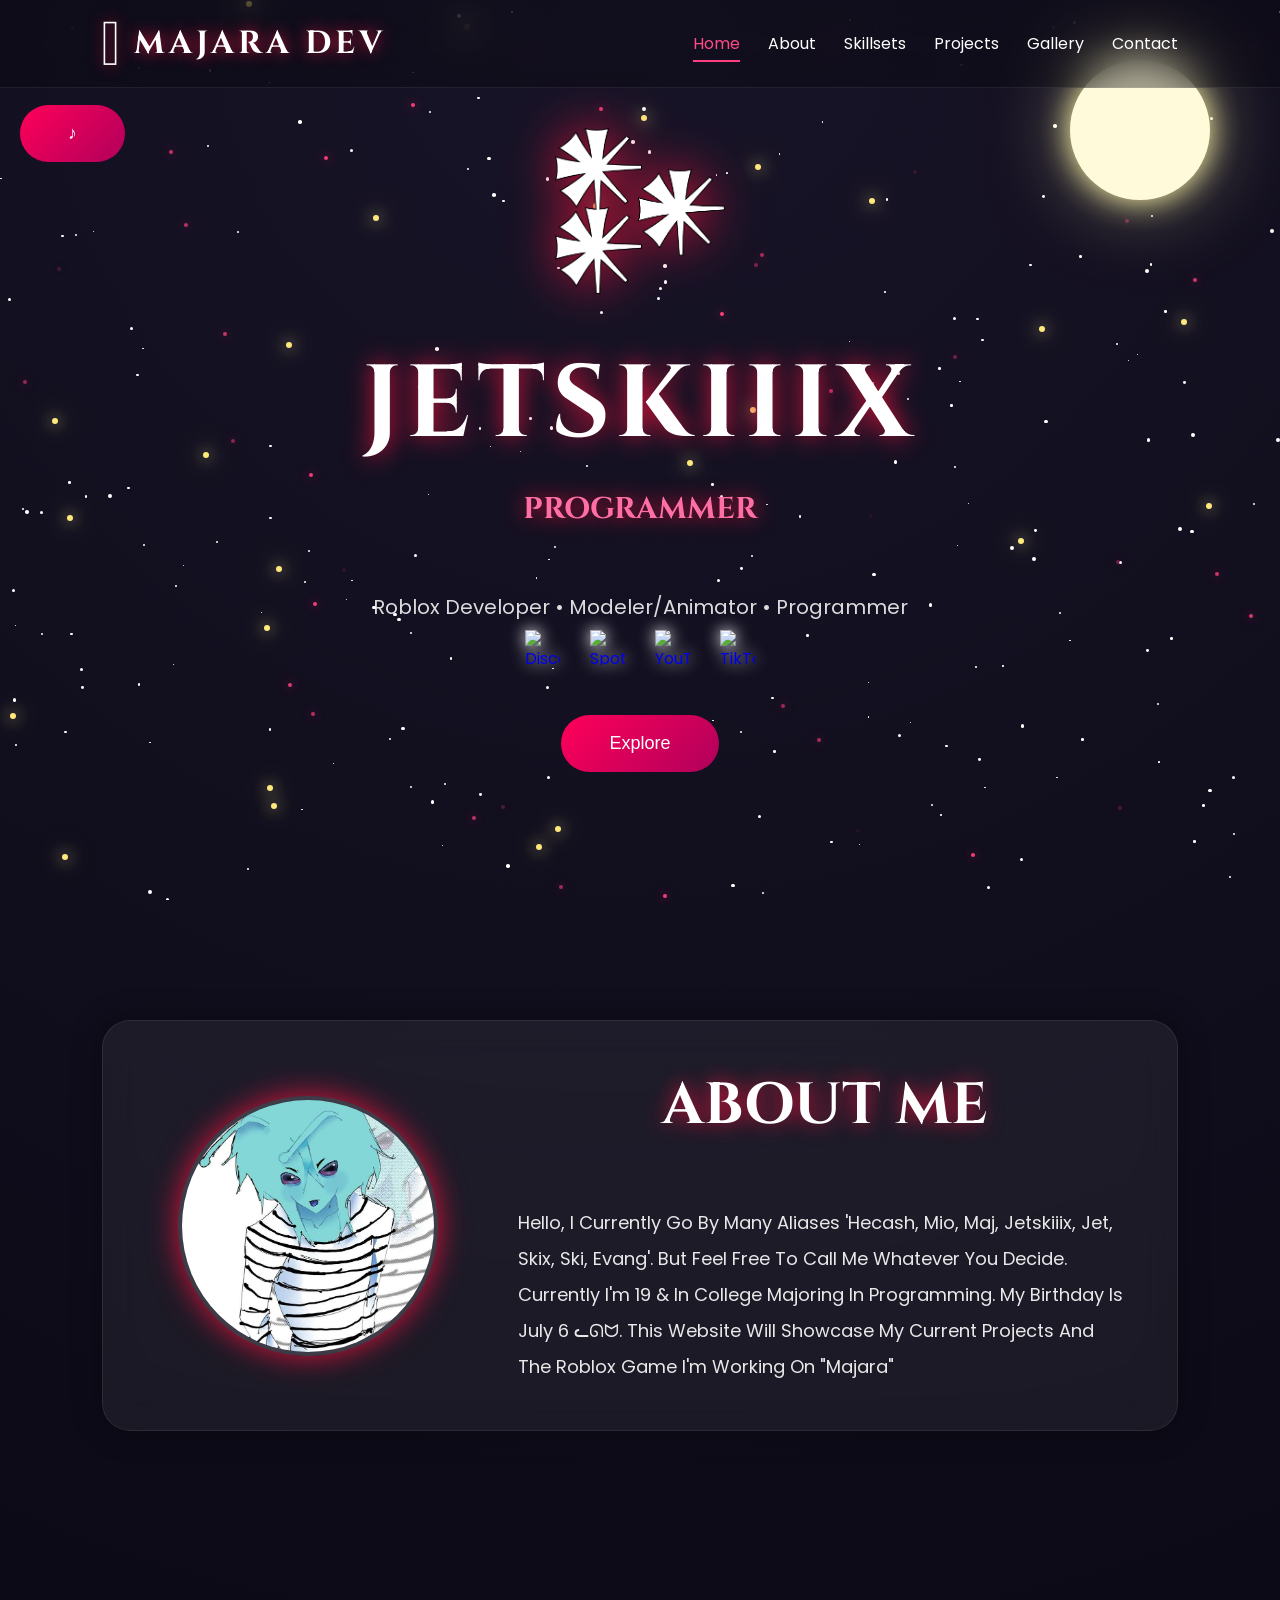
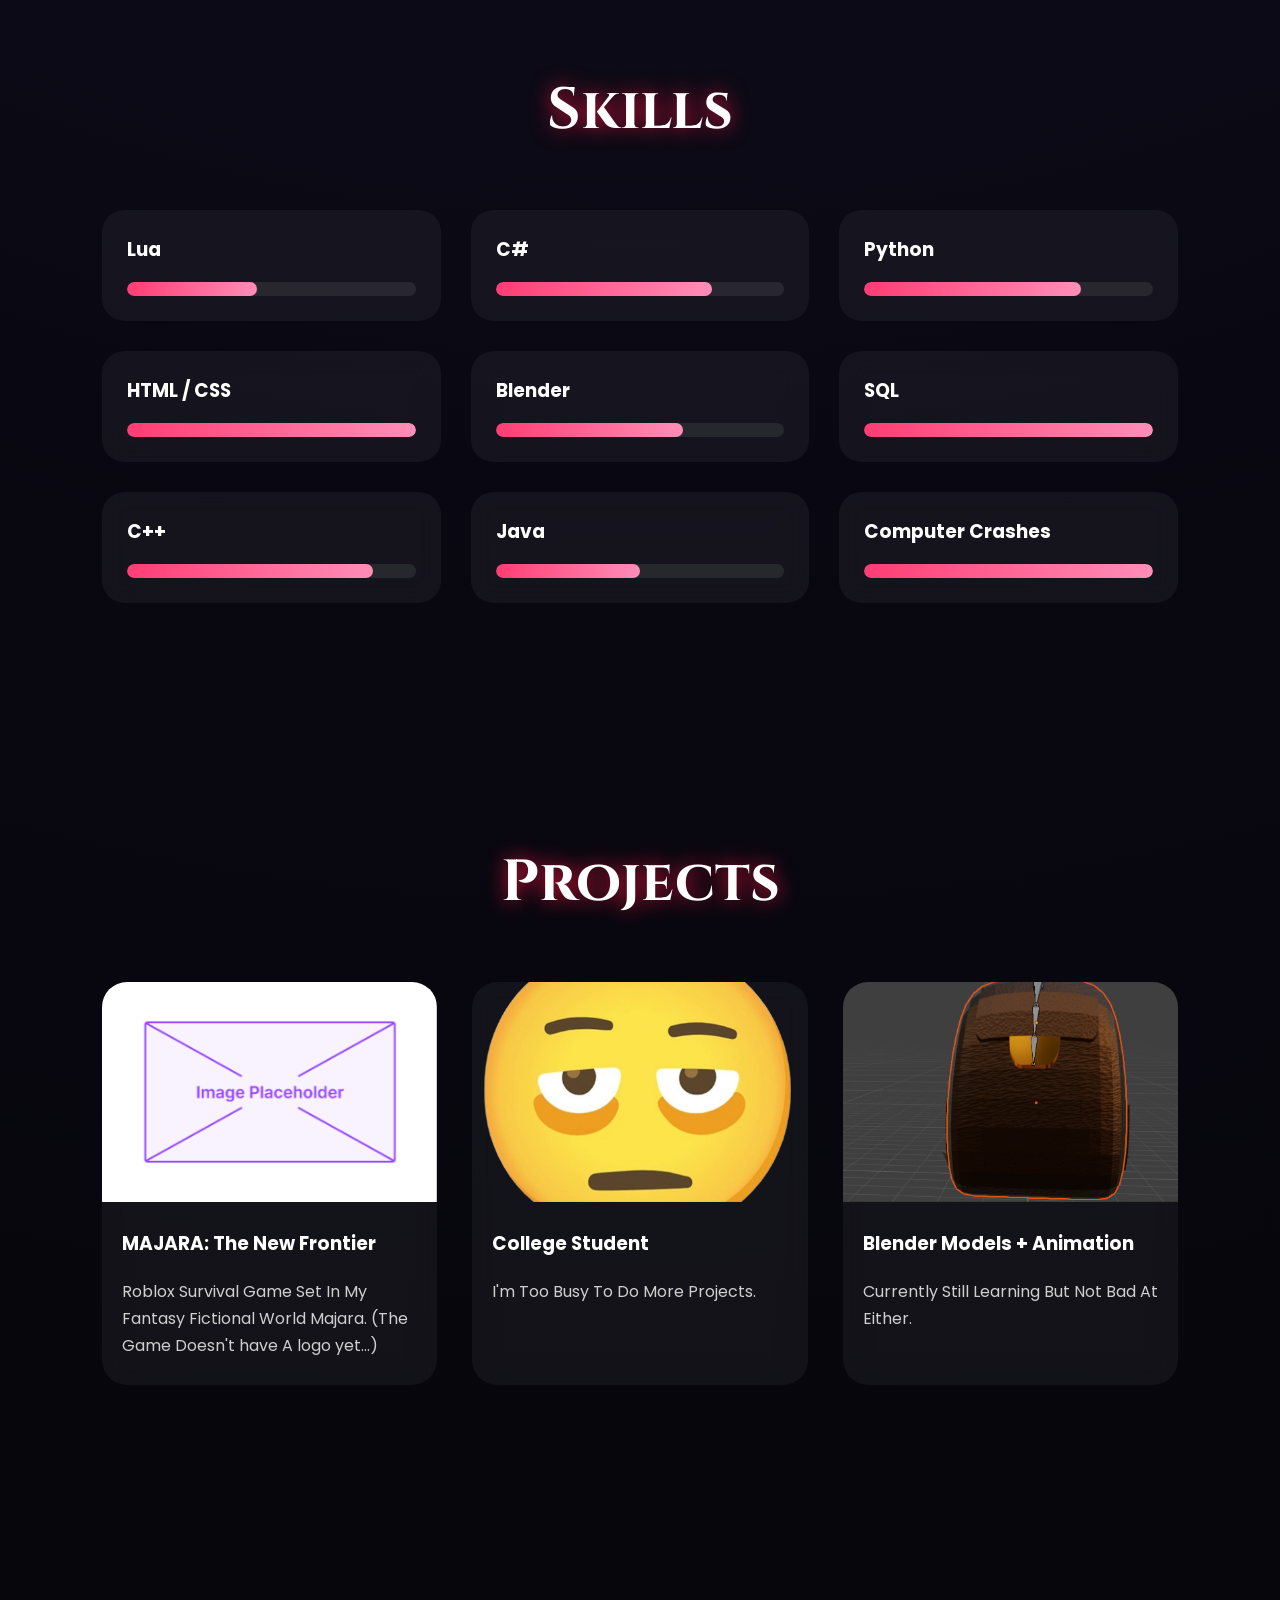
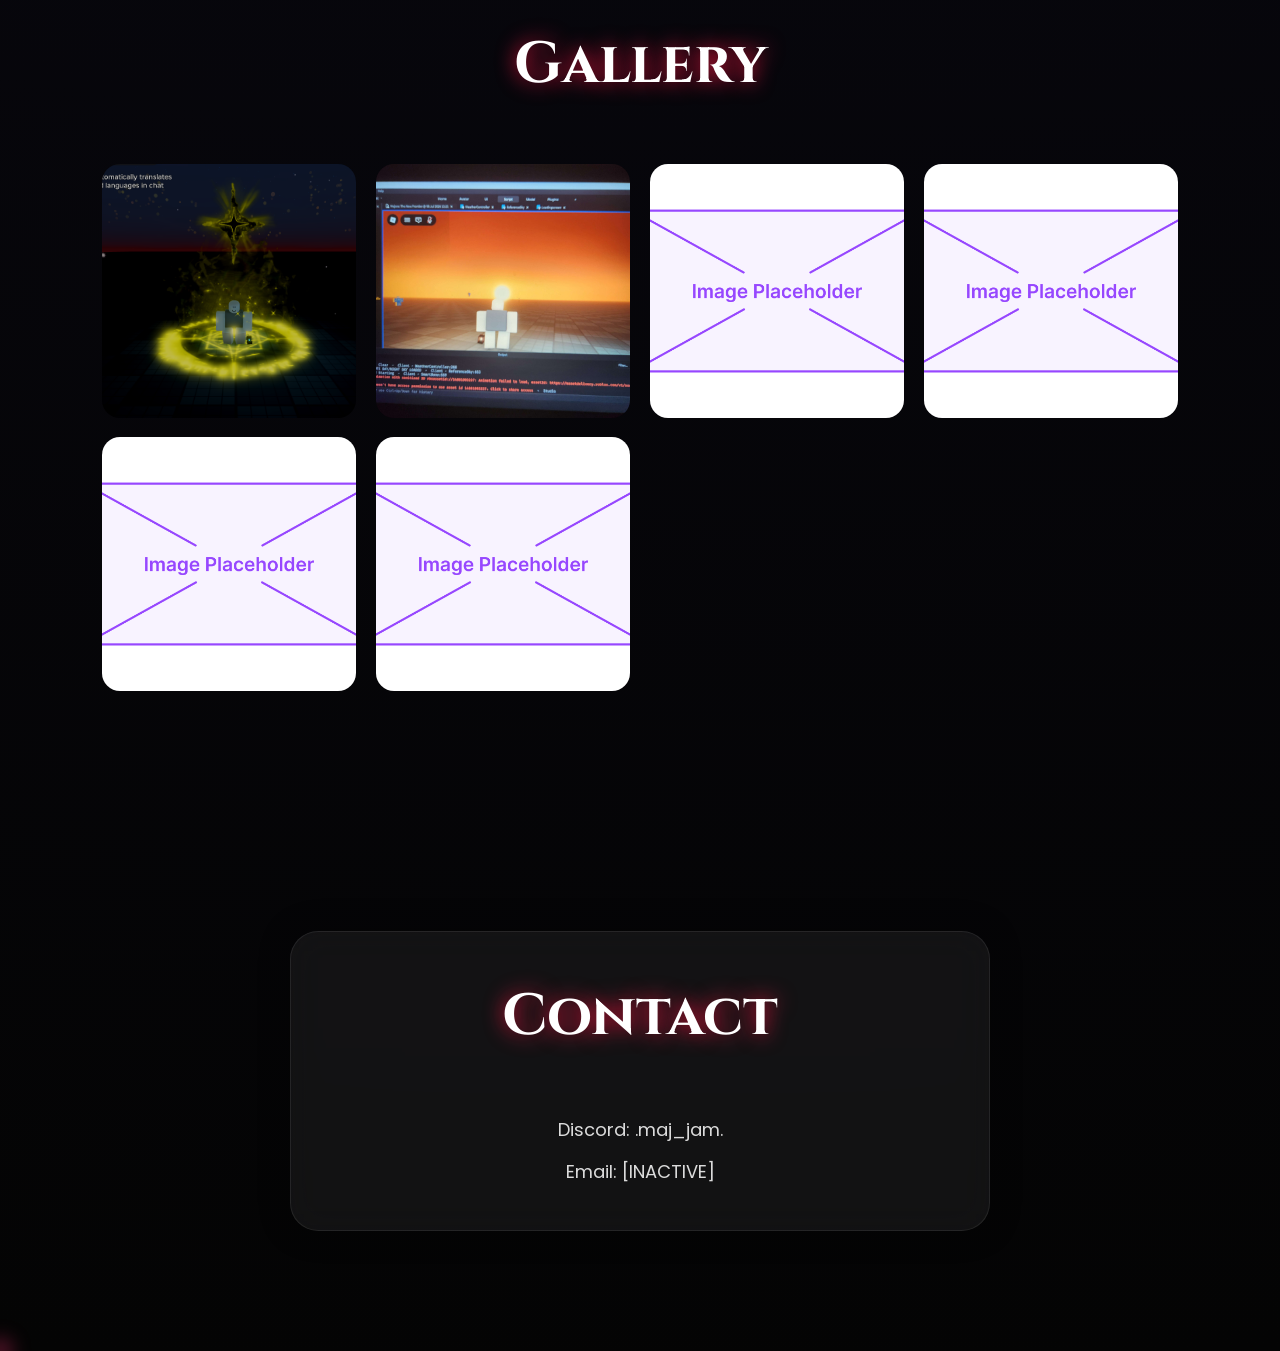
==== index.html @ bd95eb28 "Add files via upload" ====
<!DOCTYPE html>
<html lang="en">
<head>

    <meta charset="UTF-8">
    <meta name="viewport" content="width=device-width, initial-scale=1.0">

    <title>JETSKIIIX</title>

    <link rel="stylesheet" href="style.css">

    <link rel="preconnect" href="https://fonts.googleapis.com">
    <link rel="preconnect" href="https://fonts.gstatic.com" crossorigin>

    <link href="https://fonts.googleapis.com/css2?family=Cinzel:wght@400;600;700&family=Poppins:wght@300;400;600&display=swap" rel="stylesheet">

</head>

<body>

<!-- ===========================
BACKGROUND
=========================== -->

<div id="stars"></div>
<div id="particleContainer"></div>
<div id="fireflyContainer"></div>

<div id="moon"></div>

<div id="rainContainer"></div>

<!-- ===========================
NAVBAR
=========================== -->

<header>

    <div class="logo">
        𒀯 MAJARA DEV
    </div>

    <nav>

        <a href="#home">Home</a>

        <a href="#about">About</a>

        <a href="#skills">Skillsets</a>

        <a href="#projects">Projects</a>

        <a href="#gallery">Gallery</a>

        <a href="#contact">Contact</a>

    </nav>

</header>

<!-- ===========================
HOME
=========================== -->

<section id="home">

    <div class="hero">

        <img
            src="images/mul.png"
            class="heroLogo"
            alt="Logo">

        <h1>

            JETSKIIIX

        </h1>

        <h2 id="typing">

            Programmer

        </h2>

        <p>

            Roblox Developer • Modeler/Animator • Programmer

        </p>

        <div class="social-buttons">

    <a href="https://discord.gg/tDHU3WSUbz" target="_blank">
        <img src="https://cdn.simpleicons.org/discord/white" alt="Discord">
    </a>

    <a href="https://open.spotify.com/user/1ig8bwl51osxn6sax3garnm0s?si=22f663cb13a04460" target="_blank">
        <img src="https://cdn.simpleicons.org/spotify/white" alt="Spotify">
    </a>

    <a href="https://www.youtube.com/@Jetskiiix" target="_blank">
        <img src="https://cdn.simpleicons.org/youtube/white" alt="YouTube">
    </a>

    <a href="https://www.tiktok.com/@jetskiiix" target="_blank">
        <img src="https://cdn.simpleicons.org/tiktok/white" alt="TikTok">
    </a>

</div>

        <button id="scrollButton">

            Explore

        </button>

    </div>

</section>

<!-- ===========================
ABOUT
=========================== -->

<section id="about">

    <div class="glass">

        <div class="aboutLeft">

            <img
                src="images/skibz.jpg"
                class="avatar"
                alt="Avatar">

        </div>

        <div class="aboutRight">

            <h2>

                ABOUT ME

            </h2>

            <p>

                Hello, I Currently Go By Many Aliases 'Hecash, Mio, Maj, Jetskiiix, Jet, Skix, Ski, Evang'. But Feel Free To Call Me Whatever You Decide.
                Currently I'm 19 & In College Majoring In Programming. My Birthday Is July 6 ᓚᘏᗢ.

                This Website Will Showcase My Current Projects And The Roblox Game I'm Working On "Majara"

            </p>

        </div>

    </div>

</section>

<!-- ===========================
SKILLS
=========================== -->

<section id="skills">

    <h2>

        Skills

    </h2>

    <div class="skillGrid">

        <div class="skillCard">

            <h3>Lua</h3>

            <div class="skillBar">

                <div class="fill lua"></div>

            </div>

        </div>

        <div class="skillCard">

            <h3>C#</h3>

            <div class="skillBar">

                <div class="fill csharp"></div>

            </div>

        </div>

        <div class="skillCard">

            <h3>Python</h3>

            <div class="skillBar">

                <div class="fill python"></div>

            </div>

        </div>

        <div class="skillCard">

            <h3>HTML / CSS</h3>

            <div class="skillBar">

                <div class="fill html"></div>

            </div>

        </div>

        <div class="skillCard">

            <h3>Blender</h3>

            <div class="skillBar">

                <div class="fill blender"></div>

            </div>

        </div>

        <div class="skillCard">

            <h3>SQL</h3>

            <div class="skillBar">

                <div class="fill SQL"></div>

            </div>

        </div>

        <div class="skillCard">

            <h3>C++</h3>

            <div class="skillBar">

                <div class="fill C"></div>

            </div>

        </div>

        <div class="skillCard">

            <h3>Java</h3>

            <div class="skillBar">

                <div class="fill Java"></div>

            </div>

        </div>

        <div class="skillCard">

            <h3>Computer Crashes</h3>

            <div class="skillBar">

                <div class="fill Computer"></div>

            </div>

        </div>

    </div>

</section>

<!-- ===========================
PROJECTS
=========================== -->

<section id="projects">

    <h2>

        Projects

    </h2>

    <div class="projectGrid">

        <div class="project">

            <img src="images/placeholder.png">

            <h3>

                MAJARA: The New Frontier

            </h3>

            <p>

                Roblox Survival Game Set In My Fantasy Fictional World Majara.

                (The Game Doesn't have A logo yet...)

            </p>

        </div>

        <div class="project">

            <img src="images/tired.png">

            <h3>

                College Student

            </h3>

            <p>

                I'm Too Busy To Do More Projects.

            </p>

        </div>

        <div class="project">

            <img src="images/backpack.png">

            <h3>

                Blender Models + Animation

            </h3>

            <p>

                Currently Still Learning But Not Bad At Either.

            </p>

        </div>

    </div>

</section>

<!-- ===========================
GALLERY
=========================== -->

<section id="gallery">

    <h2>

        Gallery

    </h2>

    <div class="galleryGrid">

        <img src="images/vfx.png">

        <img src="images/sunset.jpg">

        <img src="images/placeholder.png">

        <img src="images/placeholder.png">

        <img src="images/placeholder.png">

        <img src="images/placeholder.png">

    </div>

</section>

<!-- ===========================
CONTACT
=========================== -->

<section id="contact">

    <div class="glass">

        <h2>

            Contact

        </h2>

        <p>

            Discord:
            .maj_jam.

        </p>

        <p>

            Email:
            [INACTIVE]

        </p>

    </div>

</section>

<!-- ===========================
MUSIC BUTTON
=========================== -->

<button id="musicButton">

    ♪

</button>

<audio id="music" loop>

    <source src="music/bite.mp3" type="audio/mpeg">

</audio>

<script src="script.js"></script>

</body>
</html>
---- style.css ----
/* ==========================================================
   MALARA PORTFOLIO
   STYLE.CSS
   PART 1 - GLOBAL / BACKGROUND / NAVIGATION / HERO
========================================================== */

/* ===========================
   RESET
=========================== */

*{
    margin:0;
    padding:0;
    box-sizing:border-box;
}

html{
    scroll-behavior:smooth;
}

body{

    font-family:"Poppins",sans-serif;

    color:white;

    background:
    radial-gradient(circle at top,
    #181428 0%,
    #090812 45%,
    #040404 100%);

    overflow-x:hidden;

}

/* ===========================
   SCROLLBAR
=========================== */

::-webkit-scrollbar{
    width:10px;
}

::-webkit-scrollbar-track{
    background:#090909;
}

::-webkit-scrollbar-thumb{

    background:#7f1033;

    border-radius:20px;

}

::-webkit-scrollbar-thumb:hover{

    background:#c41452;

}

/* ===========================
   STARS
=========================== */

#stars{

    position:fixed;

    inset:0;

    overflow:hidden;

    pointer-events:none;

    z-index:-20;

}

.star{

    position:absolute;

    width:2px;

    height:2px;

    border-radius:50%;

    background:white;

    animation:
    twinkle 4s infinite ease-in-out;

}

@keyframes twinkle{

0%{

opacity:.2;

transform:scale(.6);

}

50%{

opacity:1;

transform:scale(1.4);

}

100%{

opacity:.2;

transform:scale(.6);

}

}

/* ===========================
   PARTICLES
=========================== */

#particleContainer{

    position:fixed;

    inset:0;

    pointer-events:none;

    z-index:-15;

}

.particle{

    position:absolute;

    width:4px;

    height:4px;

    border-radius:50%;

    background:#ff3f7d;

    box-shadow:
    0 0 12px #ff2b6e;

}

/* ===========================
   FIREFLIES
=========================== */

#fireflyContainer{

    position:fixed;

    inset:0;

    pointer-events:none;

    z-index:-10;

}

.firefly{

    position:absolute;

    width:6px;

    height:6px;

    border-radius:50%;

    background:#ffe97c;

    box-shadow:

    0 0 15px #fff7ad,

    0 0 30px #ffd95c;

}

/* ===========================
   MOON
=========================== */

#moon{

    position:fixed;

    right:70px;

    top:60px;

    width:140px;

    height:140px;

    border-radius:50%;

    background:#fff8d8;

    box-shadow:

    0 0 30px #fff5a5,

    0 0 80px rgba(255,245,170,.5);

    z-index:-5;

}

/* ===========================
   NAVBAR
=========================== */

header{

    position:fixed;

    top:0;

    left:0;

    width:100%;

    padding:22px 8%;

    display:flex;

    justify-content:space-between;

    align-items:center;

    backdrop-filter:blur(18px);

    background:rgba(8,8,12,.35);

    border-bottom:

    1px solid rgba(255,255,255,.08);

    z-index:999;

}

.logo{

    font-family:"Cinzel",serif;

    font-size:32px;

    font-weight:bold;

    color:white;

    letter-spacing:4px;

    text-shadow:

    0 0 15px crimson;

}

nav{

    display:flex;

    gap:28px;

}

nav a{

    color:white;

    text-decoration:none;

    font-size:16px;

    transition:.3s;

    position:relative;

}

nav a::after{

    content:"";

    position:absolute;

    left:0;

    bottom:-6px;

    width:0;

    height:2px;

    background:#ff3f82;

    transition:.35s;

}

nav a:hover{

    color:#ff4f8f;

}

nav a:hover::after{

    width:100%;

}

/* ===========================
   HERO
=========================== */

#home{

    min-height:100vh;

    display:flex;

    justify-content:center;

    align-items:center;

    padding:120px 30px;

}

.hero{

    text-align:center;

    width:min(900px,90vw);

}

.heroLogo{

    width:170px;

    margin-bottom:35px;

    transition:.5s;

    filter:

    drop-shadow(0 0 25px crimson);

}

.heroLogo:hover{

    transform:

    rotate(-3deg)

    scale(1.05);

}

.hero h1{

    font-family:"Cinzel",serif;

    font-size:clamp(60px,8vw,110px);

    letter-spacing:6px;

    text-shadow:

    0 0 25px crimson;

}

.hero h2{

    margin-top:15px;

    font-size:30px;

    color:#ff6fa6;

}

.hero p{

    margin-top:25px;

    font-size:20px;

    opacity:.85;

    line-height:1.8;

}

/* ===========================
   SOCIALS
=========================== */

.socials{

    display:flex;

    justify-content:center;

    gap:18px;

    flex-wrap:wrap;

    margin-top:45px;

}

.socials a{

    padding:14px 28px;

    border-radius:50px;

    text-decoration:none;

    color:white;

    background:

    rgba(255,255,255,.08);

    border:

    1px solid rgba(255,255,255,.12);

    backdrop-filter:blur(15px);

    transition:.35s;

}

.socials a:hover{

    transform:

    translateY(-5px);

    background:

    rgba(255,60,120,.25);

    box-shadow:

    0 0 20px crimson;

}

/* ===========================
   BUTTON
=========================== */

button{

    margin-top:45px;

    padding:18px 48px;

    border:none;

    border-radius:60px;

    background:

    linear-gradient(
    135deg,
    #ff0059,
    #b0005b);

    color:white;

    font-size:18px;

    cursor:pointer;

    transition:.35s;

}

button:hover{

    transform:

    translateY(-4px);

    box-shadow:

    0 0 30px crimson;

}

/* ===========================
   SECTION
=========================== */

section{

    padding:120px 8%;

}

/* ===========================
   GLASS CARD
=========================== */

.glass{

    background:

    rgba(255,255,255,.06);

    backdrop-filter:blur(18px);

    border:

    1px solid rgba(255,255,255,.08);

    border-radius:28px;

    padding:45px;

    box-shadow:

    0 0 30px rgba(0,0,0,.35);

}

/* ===========================
   RESPONSIVE
=========================== */

@media(max-width:900px){

header{

    flex-direction:column;

    gap:18px;

    padding:18px;

}

nav{

    flex-wrap:wrap;

    justify-content:center;

}

.heroLogo{

    width:120px;

}

.hero h2{

    font-size:24px;

}

.hero p{

    font-size:17px;

}

.socials{

    gap:12px;

}

.socials a{

    width:100%;

    max-width:280px;

    text-align:center;

}

button{

    width:100%;

    max-width:300px;

}

#moon{

    width:90px;

    height:90px;

    right:20px;

    top:25px;

}

}

/* ==========================================================
   PART 2 - ABOUT / SKILLS / PROJECTS / GALLERY / CONTACT
==========================================================*/

/* ===========================
   SECTION TITLES
=========================== */

section h2{

    font-family:"Cinzel",serif;

    font-size:clamp(36px,5vw,58px);

    text-align:center;

    margin-bottom:60px;

    text-shadow:

    0 0 20px crimson;

}

/* ===========================
   ABOUT
=========================== */

#about{

    display:flex;

    justify-content:center;

    align-items:center;

}

#about .glass{

    display:grid;

    grid-template-columns:

    320px 1fr;

    gap:50px;

    max-width:1200px;

    width:100%;

}

.aboutLeft{

    display:flex;

    justify-content:center;

    align-items:center;

}

.avatar{

    width:260px;

    aspect-ratio:1;

    object-fit:cover;

    border-radius:50%;

    border:

    4px solid rgba(255,255,255,.15);

    box-shadow:

    0 0 30px crimson;

    transition:.45s;

}

.avatar:hover{

    transform:

    scale(1.05);

    box-shadow:

    0 0 45px hotpink;

}

.aboutRight{

    display:flex;

    flex-direction:column;

    justify-content:center;

}

.aboutRight p{

    line-height:2;

    font-size:18px;

    opacity:.9;

}

.aboutStats{

    margin-top:35px;

    display:grid;

    grid-template-columns:

    repeat(auto-fit,minmax(130px,1fr));

    gap:20px;

}

.stat{

    padding:18px;

    border-radius:18px;

    background:

    rgba(255,255,255,.05);

    text-align:center;

}

.stat h3{

    color:#ff5d96;

    margin-bottom:8px;

}

/* ===========================
   SKILLS
=========================== */

.skillGrid{

    max-width:1100px;

    margin:auto;

    display:grid;

    grid-template-columns:

    repeat(auto-fit,minmax(320px,1fr));

    gap:30px;

}

.skillCard{

    padding:25px;

    border-radius:22px;

    background:

    rgba(255,255,255,.05);

    backdrop-filter:blur(12px);

    transition:.35s;

}

.skillCard:hover{

    transform:

    translateY(-8px);

    box-shadow:

    0 0 30px crimson;

}

.skillCard h3{

    margin-bottom:18px;

}

.skillBar{

    width:100%;

    height:14px;

    border-radius:30px;

    overflow:hidden;

    background:

    rgba(255,255,255,.08);

}

.fill{

    height:100%;

    border-radius:30px;

    background:

    linear-gradient(
    90deg,
    #ff3d74,
    #ff8eb7);

}

.lua{

    width:45%;

}

.csharp{

    width:75%;

}

.python{

    width:75%;

}

.html{

    width:100%;

}

.blender{

    width:65%;

}

.SQL{

    width:100%;
}

.C{

    width:85%;
}

.Java{

    width:50%
}

.Computer{

    width:100%;
}

/* ===========================
   PROJECTS
=========================== */

.projectGrid{

    display:grid;

    grid-template-columns:

    repeat(auto-fit,minmax(330px,1fr));

    gap:35px;

    max-width:1300px;

    margin:auto;

}

.project{

    overflow:hidden;

    border-radius:25px;

    background:

    rgba(255,255,255,.05);

    backdrop-filter:blur(12px);

    transition:.35s;

}

.project:hover{

    transform:

    translateY(-10px);

    box-shadow:

    0 0 35px crimson;

}

.project img{

    width:100%;

    height:220px;

    object-fit:cover;

}

.project h3{

    margin:20px;

}

.project p{

    margin:

    0 20px 25px;

    opacity:.8;

    line-height:1.7;

}

/* ===========================
   GALLERY
=========================== */

.galleryGrid{

    max-width:1300px;

    margin:auto;

    display:grid;

    grid-template-columns:

    repeat(auto-fit,minmax(250px,1fr));

    gap:20px;

}

.galleryGrid img{

    width:100%;

    aspect-ratio:1;

    object-fit:cover;

    border-radius:18px;

    cursor:pointer;

    transition:.35s;

}

.galleryGrid img:hover{

    transform:

    scale(1.04);

    box-shadow:

    0 0 25px crimson;

}

/* ===========================
   CONTACT
=========================== */

#contact{

    display:flex;

    justify-content:center;

}

#contact .glass{

    max-width:700px;

    width:100%;

    text-align:center;

}

#contact p{

    margin-top:15px;

    font-size:18px;

    opacity:.85;

}

/* ===========================
   FOOTER
=========================== */

footer{

    padding:35px;

    text-align:center;

    opacity:.55;

}

/* ===========================
   MOBILE
=========================== */

@media(max-width:900px){

#about .glass{

    grid-template-columns:1fr;

    text-align:center;

}

.avatar{

    width:190px;

}

.aboutRight{

    align-items:center;

}

.aboutRight p{

    font-size:17px;

}

.skillGrid{

    grid-template-columns:1fr;

}

.projectGrid{

    grid-template-columns:1fr;

}

.galleryGrid{

    grid-template-columns:

    repeat(2,1fr);

}

}

@media(max-width:600px){

.galleryGrid{

    grid-template-columns:1fr;

}

.project img{

    height:190px;

}

section{

    padding:80px 20px;

}

.glass{

    padding:28px;

}

section h2{

    margin-bottom:40px;

}

}

/* ===========================
   LIGHTBOX
=========================== */

#lightbox{

position:fixed;

inset:0;

background:rgba(0,0,0,.92);

display:flex;

justify-content:center;

align-items:center;

opacity:0;

pointer-events:none;

transition:.35s;

z-index:9999;

}

#lightbox.active{

opacity:1;

pointer-events:auto;

}

#lightbox img{

max-width:90vw;

max-height:90vh;

border-radius:20px;

box-shadow:

0 0 40px crimson;

}

/* ===========================
   CURSOR
=========================== */

#cursorGlow{

position:fixed;

width:22px;

height:22px;

border-radius:50%;

background:

rgba(255,50,120,.45);

filter:blur(10px);

pointer-events:none;

transform:

translate(-50%,-50%);

z-index:99999;

}


/* ==========================================================
   FINAL STYLES
==========================================================*/

#loader{

position:fixed;

inset:0;

background:#050505;

display:flex;

justify-content:center;

align-items:center;

z-index:999999;

transition:.8s;

}

#loader.hide{

opacity:0;

pointer-events:none;

}

.loaderContent{

text-align:center;

}

.loaderContent h1{

font-family:"Cinzel",serif;

font-size:70px;

letter-spacing:8px;

text-shadow:

0 0 30px crimson;

margin-bottom:30px;

}

.loaderBar{

width:260px;

height:8px;

background:#222;

border-radius:20px;

overflow:hidden;

}

.loaderFill{

height:100%;

width:100%;

background:

linear-gradient(

90deg,

crimson,

hotpink

);

animation:

loadingBar 1.2s linear;

}

@keyframes loadingBar{

from{

width:0;

}

to{

width:100%;

}

}

/* ===========================
   ACTIVE NAV
=========================== */

nav a.active{

color:#ff4b87;

}

nav a.active::after{

width:100%;

}

/* ===========================
   SMOOTH CARD HOVER
=========================== */

.project img{

transition:.5s;

}

.project:hover img{

transform:scale(1.06);

}

.galleryGrid img{

transition:

transform .35s,

box-shadow .35s;

}

.galleryGrid img:hover{

transform:scale(1.03);

}

/* ===========================
   MOBILE
=========================== */

@media(max-width:900px){

.loaderContent h1{

font-size:45px;

}

.loaderBar{

width:180px;

}

}

#musicButton {
    position: fixed;
    top: 60px;
    left: 20px;
    z-index: 9999;
}

.social-buttons {
    display: flex;
    gap: 20px;
    justify-content: center;
    align-items: center;
}


.social-buttons a {
    width: 45px;
    height: 45px;

    display: flex;
    justify-content: center;
    align-items: center;

    transition: 0.3s;
}


.social-buttons img {
    width: 35px;
    height: 35px;

    filter: drop-shadow(0 0 8px white);

    transition: 0.3s;
}


.social-buttons a:hover img {
    transform: scale(1.2);

    filter:
        brightness(0)
        saturate(100%)
        invert(56%)
        sepia(89%)
        saturate(2500%)
        hue-rotate(305deg)
        brightness(103%)
        contrast(105%)
        drop-shadow(0 0 10px #ff4f8f)
        drop-shadow(0 0 20px #ff4f8f);
}

.social-buttons a {
    border-radius: 50%;
    transition: 0.3s;
}


.social-buttons a:hover {
    background: rgba(255, 79, 143, 0.15);

    box-shadow:
        0 0 10px #ff4f8f,
        0 0 25px #ff4f8f,
        0 0 45px #ff4f8f;
}
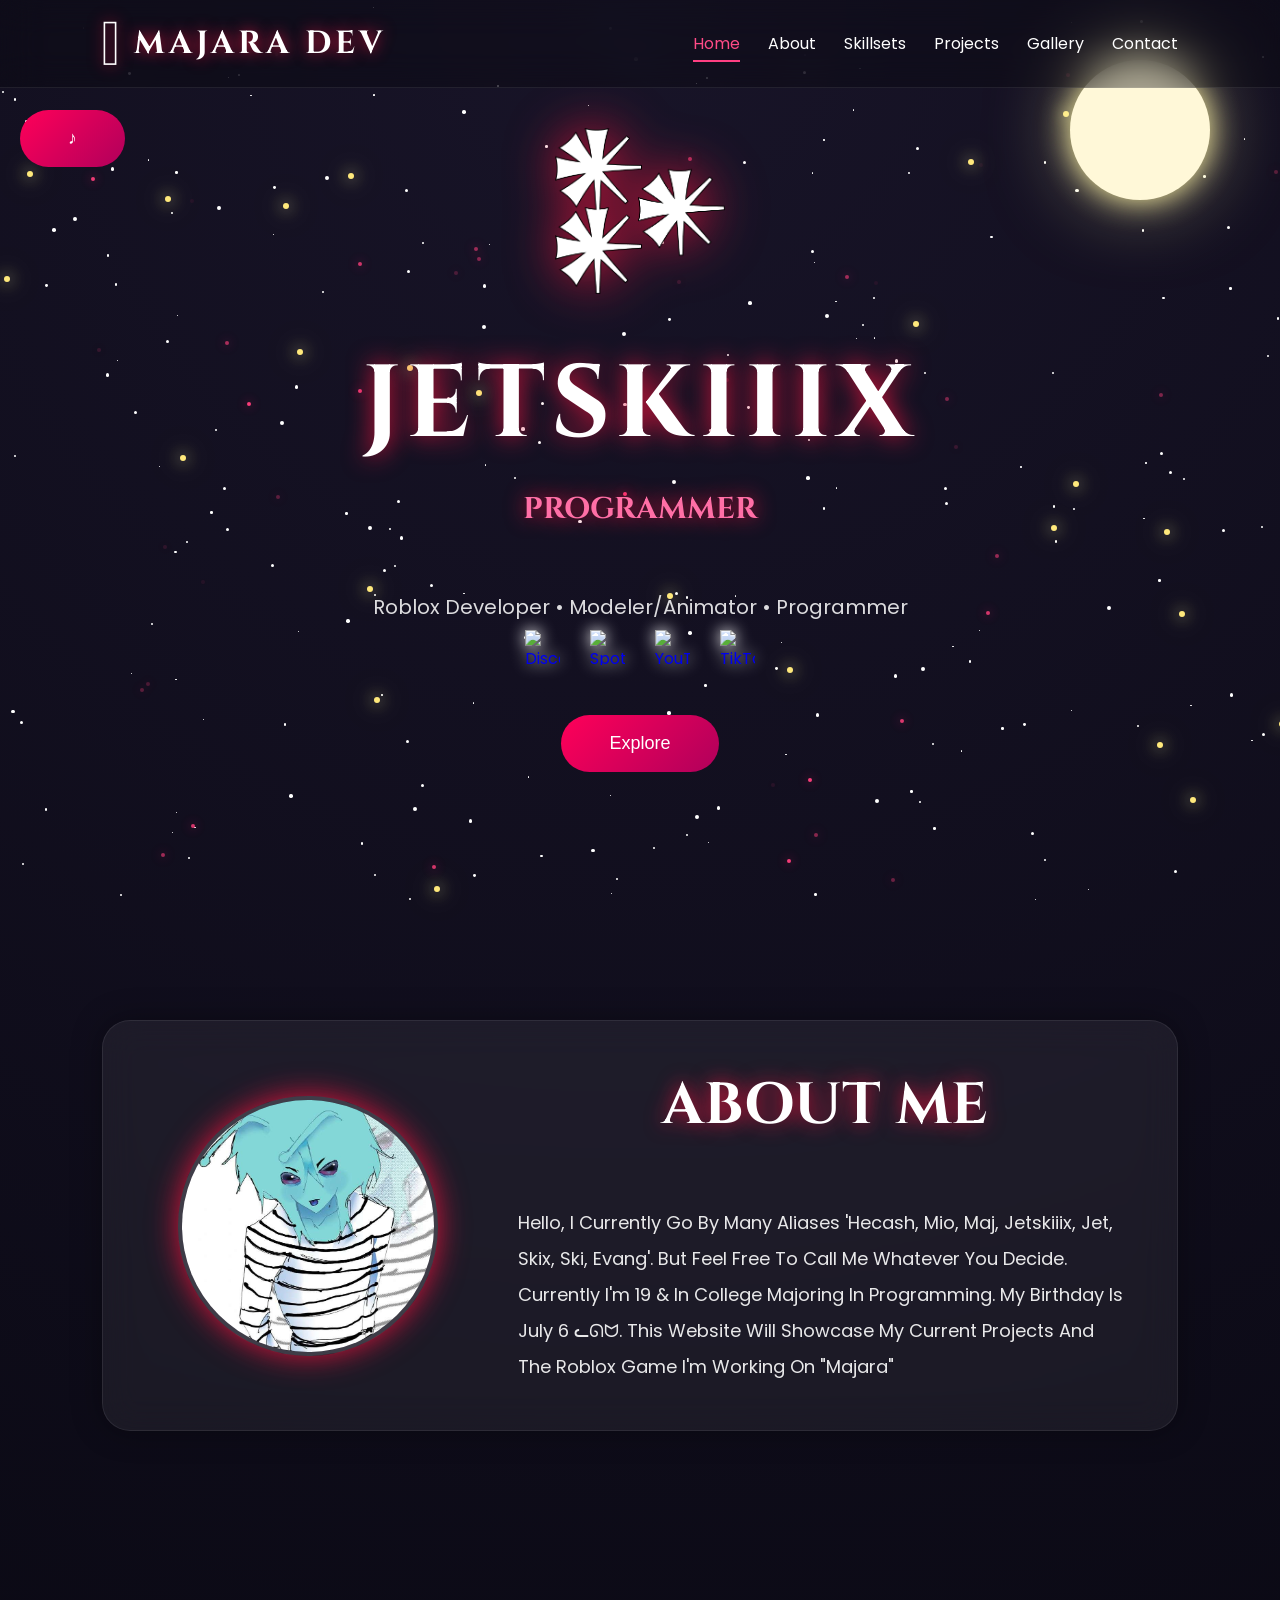
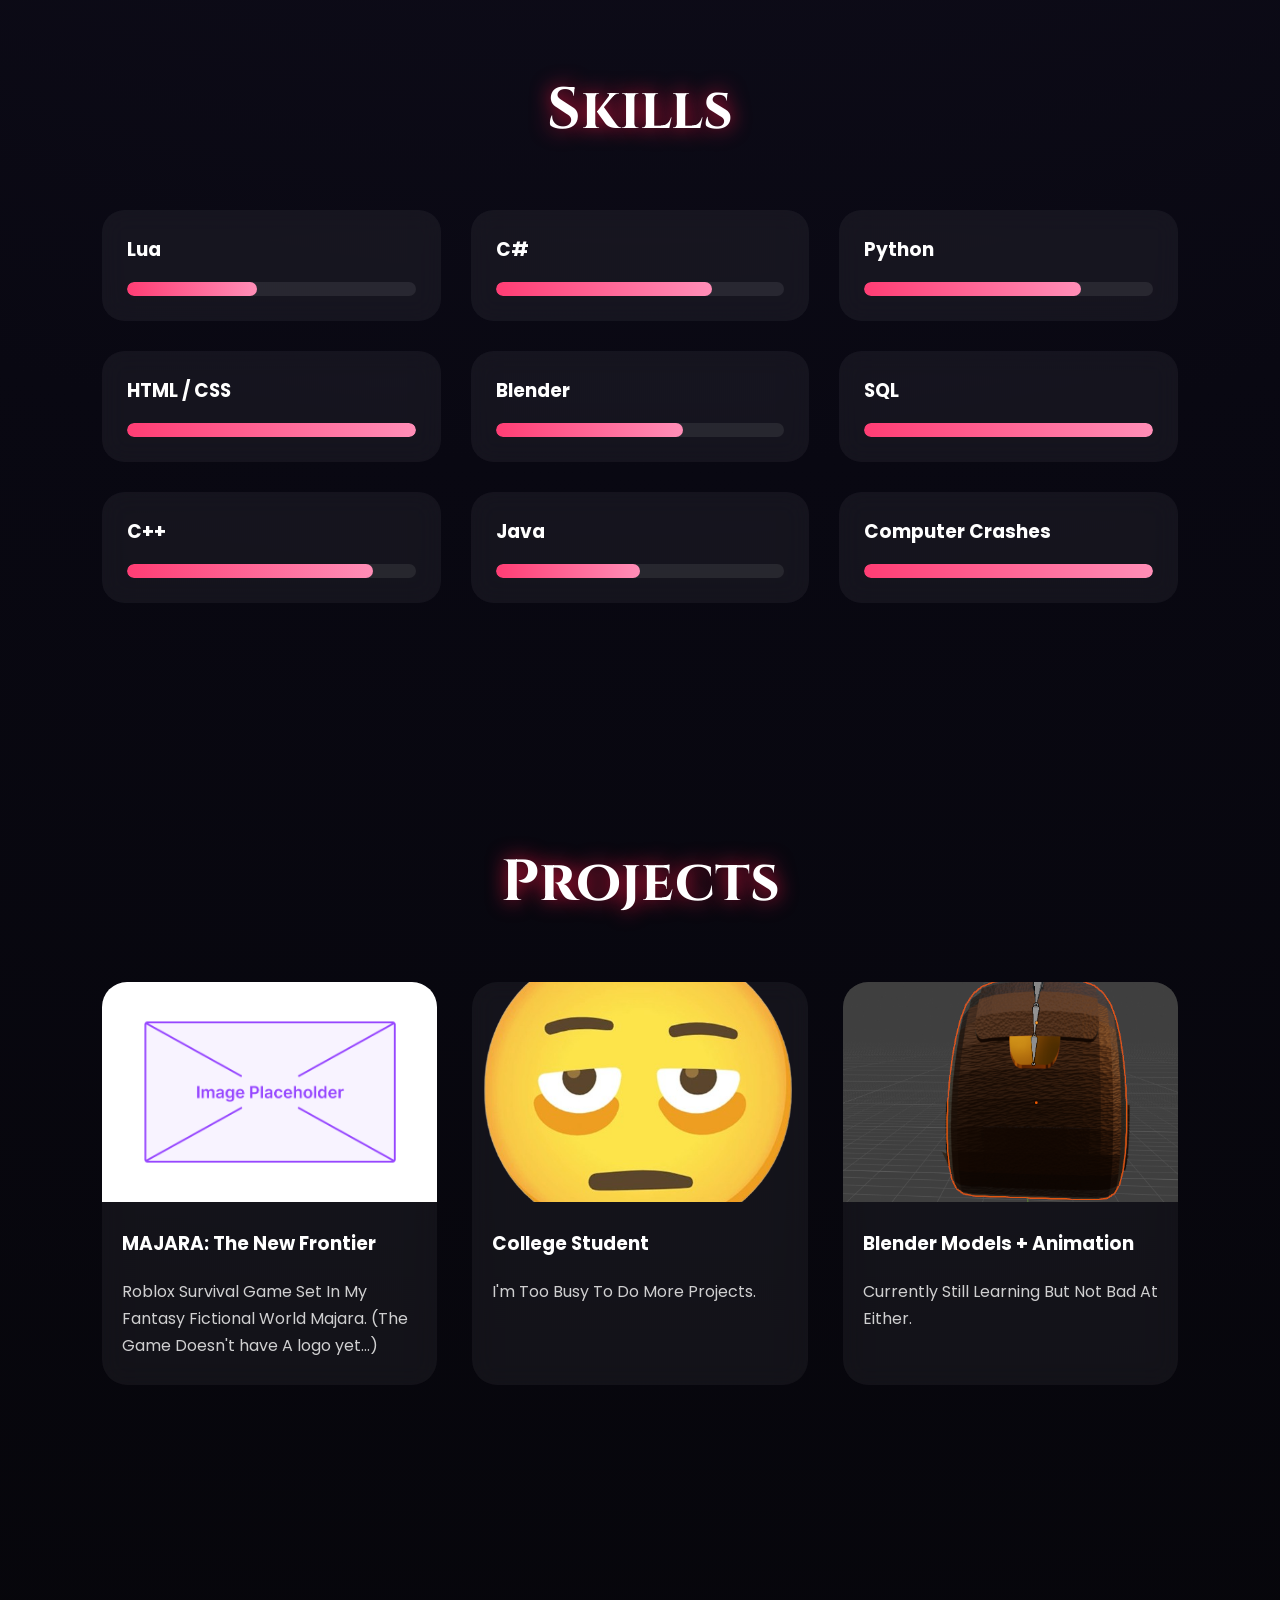
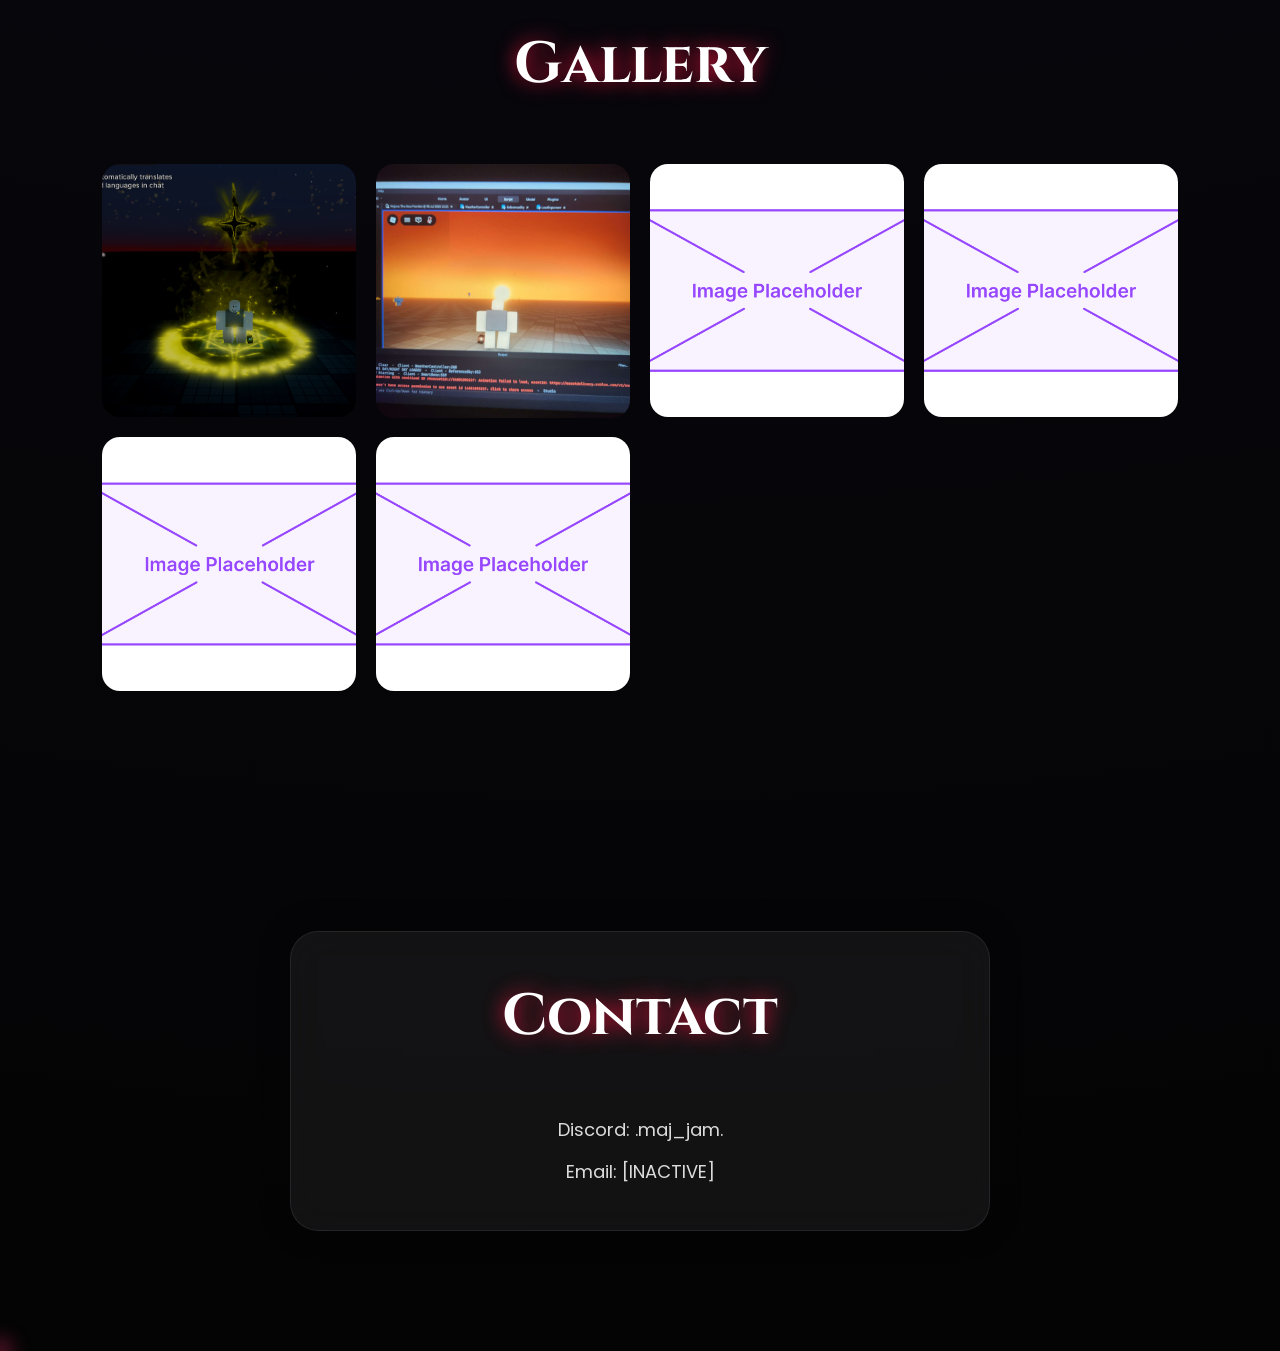
==== commit ba7d54be: "Initial portfolio Update" ====
--- a/index.html
+++ b/index.html
@@ -1,443 +1,443 @@
-<!DOCTYPE html>
-<html lang="en">
-<head>
-
-    <meta charset="UTF-8">
-    <meta name="viewport" content="width=device-width, initial-scale=1.0">
-
-    <title>JETSKIIIX</title>
-
-    <link rel="stylesheet" href="style.css">
-
-    <link rel="preconnect" href="https://fonts.googleapis.com">
-    <link rel="preconnect" href="https://fonts.gstatic.com" crossorigin>
-
-    <link href="https://fonts.googleapis.com/css2?family=Cinzel:wght@400;600;700&family=Poppins:wght@300;400;600&display=swap" rel="stylesheet">
-
-</head>
-
-<body>
-
-<!-- ===========================
-BACKGROUND
-=========================== -->
-
-<div id="stars"></div>
-<div id="particleContainer"></div>
-<div id="fireflyContainer"></div>
-
-<div id="moon"></div>
-
-<div id="rainContainer"></div>
-
-<!-- ===========================
-NAVBAR
-=========================== -->
-
-<header>
-
-    <div class="logo">
-        𒀯 MAJARA DEV
-    </div>
-
-    <nav>
-
-        <a href="#home">Home</a>
-
-        <a href="#about">About</a>
-
-        <a href="#skills">Skillsets</a>
-
-        <a href="#projects">Projects</a>
-
-        <a href="#gallery">Gallery</a>
-
-        <a href="#contact">Contact</a>
-
-    </nav>
-
-</header>
-
-<!-- ===========================
-HOME
-=========================== -->
-
-<section id="home">
-
-    <div class="hero">
-
-        <img
-            src="images/mul.png"
-            class="heroLogo"
-            alt="Logo">
-
-        <h1>
-
-            JETSKIIIX
-
-        </h1>
-
-        <h2 id="typing">
-
-            Programmer
-
-        </h2>
-
-        <p>
-
-            Roblox Developer • Modeler/Animator • Programmer
-
-        </p>
-
-        <div class="social-buttons">
-
-    <a href="https://discord.gg/tDHU3WSUbz" target="_blank">
-        <img src="https://cdn.simpleicons.org/discord/white" alt="Discord">
-    </a>
-
-    <a href="https://open.spotify.com/user/1ig8bwl51osxn6sax3garnm0s?si=22f663cb13a04460" target="_blank">
-        <img src="https://cdn.simpleicons.org/spotify/white" alt="Spotify">
-    </a>
-
-    <a href="https://www.youtube.com/@Jetskiiix" target="_blank">
-        <img src="https://cdn.simpleicons.org/youtube/white" alt="YouTube">
-    </a>
-
-    <a href="https://www.tiktok.com/@jetskiiix" target="_blank">
-        <img src="https://cdn.simpleicons.org/tiktok/white" alt="TikTok">
-    </a>
-
-</div>
-
-        <button id="scrollButton">
-
-            Explore
-
-        </button>
-
-    </div>
-
-</section>
-
-<!-- ===========================
-ABOUT
-=========================== -->
-
-<section id="about">
-
-    <div class="glass">
-
-        <div class="aboutLeft">
-
-            <img
-                src="images/skibz.jpg"
-                class="avatar"
-                alt="Avatar">
-
-        </div>
-
-        <div class="aboutRight">
-
-            <h2>
-
-                ABOUT ME
-
-            </h2>
-
-            <p>
-
-                Hello, I Currently Go By Many Aliases 'Hecash, Mio, Maj, Jetskiiix, Jet, Skix, Ski, Evang'. But Feel Free To Call Me Whatever You Decide.
-                Currently I'm 19 & In College Majoring In Programming. My Birthday Is July 6 ᓚᘏᗢ.
-
-                This Website Will Showcase My Current Projects And The Roblox Game I'm Working On "Majara"
-
-            </p>
-
-        </div>
-
-    </div>
-
-</section>
-
-<!-- ===========================
-SKILLS
-=========================== -->
-
-<section id="skills">
-
-    <h2>
-
-        Skills
-
-    </h2>
-
-    <div class="skillGrid">
-
-        <div class="skillCard">
-
-            <h3>Lua</h3>
-
-            <div class="skillBar">
-
-                <div class="fill lua"></div>
-
-            </div>
-
-        </div>
-
-        <div class="skillCard">
-
-            <h3>C#</h3>
-
-            <div class="skillBar">
-
-                <div class="fill csharp"></div>
-
-            </div>
-
-        </div>
-
-        <div class="skillCard">
-
-            <h3>Python</h3>
-
-            <div class="skillBar">
-
-                <div class="fill python"></div>
-
-            </div>
-
-        </div>
-
-        <div class="skillCard">
-
-            <h3>HTML / CSS</h3>
-
-            <div class="skillBar">
-
-                <div class="fill html"></div>
-
-            </div>
-
-        </div>
-
-        <div class="skillCard">
-
-            <h3>Blender</h3>
-
-            <div class="skillBar">
-
-                <div class="fill blender"></div>
-
-            </div>
-
-        </div>
-
-        <div class="skillCard">
-
-            <h3>SQL</h3>
-
-            <div class="skillBar">
-
-                <div class="fill SQL"></div>
-
-            </div>
-
-        </div>
-
-        <div class="skillCard">
-
-            <h3>C++</h3>
-
-            <div class="skillBar">
-
-                <div class="fill C"></div>
-
-            </div>
-
-        </div>
-
-        <div class="skillCard">
-
-            <h3>Java</h3>
-
-            <div class="skillBar">
-
-                <div class="fill Java"></div>
-
-            </div>
-
-        </div>
-
-        <div class="skillCard">
-
-            <h3>Computer Crashes</h3>
-
-            <div class="skillBar">
-
-                <div class="fill Computer"></div>
-
-            </div>
-
-        </div>
-
-    </div>
-
-</section>
-
-<!-- ===========================
-PROJECTS
-=========================== -->
-
-<section id="projects">
-
-    <h2>
-
-        Projects
-
-    </h2>
-
-    <div class="projectGrid">
-
-        <div class="project">
-
-            <img src="images/placeholder.png">
-
-            <h3>
-
-                MAJARA: The New Frontier
-
-            </h3>
-
-            <p>
-
-                Roblox Survival Game Set In My Fantasy Fictional World Majara.
-
-                (The Game Doesn't have A logo yet...)
-
-            </p>
-
-        </div>
-
-        <div class="project">
-
-            <img src="images/tired.png">
-
-            <h3>
-
-                College Student
-
-            </h3>
-
-            <p>
-
-                I'm Too Busy To Do More Projects.
-
-            </p>
-
-        </div>
-
-        <div class="project">
-
-            <img src="images/backpack.png">
-
-            <h3>
-
-                Blender Models + Animation
-
-            </h3>
-
-            <p>
-
-                Currently Still Learning But Not Bad At Either.
-
-            </p>
-
-        </div>
-
-    </div>
-
-</section>
-
-<!-- ===========================
-GALLERY
-=========================== -->
-
-<section id="gallery">
-
-    <h2>
-
-        Gallery
-
-    </h2>
-
-    <div class="galleryGrid">
-
-        <img src="images/vfx.png">
-
-        <img src="images/sunset.jpg">
-
-        <img src="images/placeholder.png">
-
-        <img src="images/placeholder.png">
-
-        <img src="images/placeholder.png">
-
-        <img src="images/placeholder.png">
-
-    </div>
-
-</section>
-
-<!-- ===========================
-CONTACT
-=========================== -->
-
-<section id="contact">
-
-    <div class="glass">
-
-        <h2>
-
-            Contact
-
-        </h2>
-
-        <p>
-
-            Discord:
-            .maj_jam.
-
-        </p>
-
-        <p>
-
-            Email:
-            [INACTIVE]
-
-        </p>
-
-    </div>
-
-</section>
-
-<!-- ===========================
-MUSIC BUTTON
-=========================== -->
-
-<button id="musicButton">
-
-    ♪
-
-</button>
-
-<audio id="music" loop>
-
-    <source src="music/bite.mp3" type="audio/mpeg">
-
-</audio>
-
-<script src="script.js"></script>
-
-</body>
+<!DOCTYPE html>
+<html lang="en">
+<head>
+
+    <meta charset="UTF-8">
+    <meta name="viewport" content="width=device-width, initial-scale=1.0">
+
+    <title>JETSKIIIX</title>
+
+    <link rel="stylesheet" href="style.css">
+
+    <link rel="preconnect" href="https://fonts.googleapis.com">
+    <link rel="preconnect" href="https://fonts.gstatic.com" crossorigin>
+
+    <link href="https://fonts.googleapis.com/css2?family=Cinzel:wght@400;600;700&family=Poppins:wght@300;400;600&display=swap" rel="stylesheet">
+
+</head>
+
+<body>
+
+<!-- ===========================
+BACKGROUND
+=========================== -->
+
+<div id="stars"></div>
+<div id="particleContainer"></div>
+<div id="fireflyContainer"></div>
+
+<div id="moon"></div>
+
+<div id="rainContainer"></div>
+
+<!-- ===========================
+NAVBAR
+=========================== -->
+
+<header>
+
+    <div class="logo">
+        𒀯 MAJARA DEV
+    </div>
+
+    <nav>
+
+        <a href="#home">Home</a>
+
+        <a href="#about">About</a>
+
+        <a href="#skills">Skillsets</a>
+
+        <a href="#projects">Projects</a>
+
+        <a href="#gallery">Gallery</a>
+
+        <a href="#contact">Contact</a>
+
+    </nav>
+
+</header>
+
+<!-- ===========================
+HOME
+=========================== -->
+
+<section id="home">
+
+    <div class="hero">
+
+        <img
+            src="images/mul.png"
+            class="heroLogo"
+            alt="Logo">
+
+        <h1>
+
+            JETSKIIIX
+
+        </h1>
+
+        <h2 id="typing">
+
+            Programmer
+
+        </h2>
+
+        <p>
+
+            Roblox Developer • Modeler/Animator • Programmer
+
+        </p>
+
+        <div class="social-buttons">
+
+    <a href="https://discord.gg/tDHU3WSUbz" target="_blank">
+        <img src="https://cdn.simpleicons.org/discord/white" alt="Discord">
+    </a>
+
+    <a href="https://open.spotify.com/user/1ig8bwl51osxn6sax3garnm0s?si=22f663cb13a04460" target="_blank">
+        <img src="https://cdn.simpleicons.org/spotify/white" alt="Spotify">
+    </a>
+
+    <a href="https://www.youtube.com/@Jetskiiix" target="_blank">
+        <img src="https://cdn.simpleicons.org/youtube/white" alt="YouTube">
+    </a>
+
+    <a href="https://www.tiktok.com/@jetskiiix" target="_blank">
+        <img src="https://cdn.simpleicons.org/tiktok/white" alt="TikTok">
+    </a>
+
+</div>
+
+        <button id="scrollButton">
+
+            Explore
+
+        </button>
+
+    </div>
+
+</section>
+
+<!-- ===========================
+ABOUT
+=========================== -->
+
+<section id="about">
+
+    <div class="glass">
+
+        <div class="aboutLeft">
+
+            <img
+                src="images/skibz.jpg"
+                class="avatar"
+                alt="Avatar">
+
+        </div>
+
+        <div class="aboutRight">
+
+            <h2>
+
+                ABOUT ME
+
+            </h2>
+
+            <p>
+
+                Hello, I Currently Go By Many Aliases 'Hecash, Mio, Maj, Jetskiiix, Jet, Skix, Ski, Evang'. But Feel Free To Call Me Whatever You Decide.
+                Currently I'm 19 & In College Majoring In Programming. My Birthday Is July 6 ᓚᘏᗢ.
+
+                This Website Will Showcase My Current Projects And The Roblox Game I'm Working On "Majara"
+
+            </p>
+
+        </div>
+
+    </div>
+
+</section>
+
+<!-- ===========================
+SKILLS
+=========================== -->
+
+<section id="skills">
+
+    <h2>
+
+        Skills
+
+    </h2>
+
+    <div class="skillGrid">
+
+        <div class="skillCard">
+
+            <h3>Lua</h3>
+
+            <div class="skillBar">
+
+                <div class="fill lua"></div>
+
+            </div>
+
+        </div>
+
+        <div class="skillCard">
+
+            <h3>C#</h3>
+
+            <div class="skillBar">
+
+                <div class="fill csharp"></div>
+
+            </div>
+
+        </div>
+
+        <div class="skillCard">
+
+            <h3>Python</h3>
+
+            <div class="skillBar">
+
+                <div class="fill python"></div>
+
+            </div>
+
+        </div>
+
+        <div class="skillCard">
+
+            <h3>HTML / CSS</h3>
+
+            <div class="skillBar">
+
+                <div class="fill html"></div>
+
+            </div>
+
+        </div>
+
+        <div class="skillCard">
+
+            <h3>Blender</h3>
+
+            <div class="skillBar">
+
+                <div class="fill blender"></div>
+
+            </div>
+
+        </div>
+
+        <div class="skillCard">
+
+            <h3>SQL</h3>
+
+            <div class="skillBar">
+
+                <div class="fill SQL"></div>
+
+            </div>
+
+        </div>
+
+        <div class="skillCard">
+
+            <h3>C++</h3>
+
+            <div class="skillBar">
+
+                <div class="fill C"></div>
+
+            </div>
+
+        </div>
+
+        <div class="skillCard">
+
+            <h3>Java</h3>
+
+            <div class="skillBar">
+
+                <div class="fill Java"></div>
+
+            </div>
+
+        </div>
+
+        <div class="skillCard">
+
+            <h3>Computer Crashes</h3>
+
+            <div class="skillBar">
+
+                <div class="fill Computer"></div>
+
+            </div>
+
+        </div>
+
+    </div>
+
+</section>
+
+<!-- ===========================
+PROJECTS
+=========================== -->
+
+<section id="projects">
+
+    <h2>
+
+        Projects
+
+    </h2>
+
+    <div class="projectGrid">
+
+        <div class="project">
+
+            <img src="images/placeholder.png">
+
+            <h3>
+
+                MAJARA: The New Frontier
+
+            </h3>
+
+            <p>
+
+                Roblox Survival Game Set In My Fantasy Fictional World Majara.
+
+                (The Game Doesn't have A logo yet...)
+
+            </p>
+
+        </div>
+
+        <div class="project">
+
+            <img src="images/tired.png">
+
+            <h3>
+
+                College Student
+
+            </h3>
+
+            <p>
+
+                I'm Too Busy To Do More Projects.
+
+            </p>
+
+        </div>
+
+        <div class="project">
+
+            <img src="images/backpack.png">
+
+            <h3>
+
+                Blender Models + Animation
+
+            </h3>
+
+            <p>
+
+                Currently Still Learning But Not Bad At Either.
+
+            </p>
+
+        </div>
+
+    </div>
+
+</section>
+
+<!-- ===========================
+GALLERY
+=========================== -->
+
+<section id="gallery">
+
+    <h2>
+
+        Gallery
+
+    </h2>
+
+    <div class="galleryGrid">
+
+        <img src="images/vfx.png">
+
+        <img src="images/sunset.jpg">
+
+        <img src="images/placeholder.png">
+
+        <img src="images/placeholder.png">
+
+        <img src="images/placeholder.png">
+
+        <img src="images/placeholder.png">
+
+    </div>
+
+</section>
+
+<!-- ===========================
+CONTACT
+=========================== -->
+
+<section id="contact">
+
+    <div class="glass">
+
+        <h2>
+
+            Contact
+
+        </h2>
+
+        <p>
+
+            Discord:
+            .maj_jam.
+
+        </p>
+
+        <p>
+
+            Email:
+            [INACTIVE]
+
+        </p>
+
+    </div>
+
+</section>
+
+<!-- ===========================
+MUSIC BUTTON
+=========================== -->
+
+<button id="musicButton">
+
+    ♪
+
+</button>
+
+<audio id="music" loop>
+
+    <source src="music/bite.mp3" type="audio/mpeg">
+
+</audio>
+
+<script src="script.js"></script>
+
+</body>
 </html>
--- a/style.css
+++ b/style.css
@@ -1,1504 +1,1536 @@
-/* ==========================================================
-   MALARA PORTFOLIO
-   STYLE.CSS
-   PART 1 - GLOBAL / BACKGROUND / NAVIGATION / HERO
-========================================================== */
-
-/* ===========================
-   RESET
-=========================== */
-
-*{
-    margin:0;
-    padding:0;
-    box-sizing:border-box;
-}
-
-html{
-    scroll-behavior:smooth;
-}
-
-body{
-
-    font-family:"Poppins",sans-serif;
-
-    color:white;
-
-    background:
-    radial-gradient(circle at top,
-    #181428 0%,
-    #090812 45%,
-    #040404 100%);
-
-    overflow-x:hidden;
-
-}
-
-/* ===========================
-   SCROLLBAR
-=========================== */
-
-::-webkit-scrollbar{
-    width:10px;
-}
-
-::-webkit-scrollbar-track{
-    background:#090909;
-}
-
-::-webkit-scrollbar-thumb{
-
-    background:#7f1033;
-
-    border-radius:20px;
-
-}
-
-::-webkit-scrollbar-thumb:hover{
-
-    background:#c41452;
-
-}
-
-/* ===========================
-   STARS
-=========================== */
-
-#stars{
-
-    position:fixed;
-
-    inset:0;
-
-    overflow:hidden;
-
-    pointer-events:none;
-
-    z-index:-20;
-
-}
-
-.star{
-
-    position:absolute;
-
-    width:2px;
-
-    height:2px;
-
-    border-radius:50%;
-
-    background:white;
-
-    animation:
-    twinkle 4s infinite ease-in-out;
-
-}
-
-@keyframes twinkle{
-
-0%{
-
-opacity:.2;
-
-transform:scale(.6);
-
-}
-
-50%{
-
-opacity:1;
-
-transform:scale(1.4);
-
-}
-
-100%{
-
-opacity:.2;
-
-transform:scale(.6);
-
-}
-
-}
-
-/* ===========================
-   PARTICLES
-=========================== */
-
-#particleContainer{
-
-    position:fixed;
-
-    inset:0;
-
-    pointer-events:none;
-
-    z-index:-15;
-
-}
-
-.particle{
-
-    position:absolute;
-
-    width:4px;
-
-    height:4px;
-
-    border-radius:50%;
-
-    background:#ff3f7d;
-
-    box-shadow:
-    0 0 12px #ff2b6e;
-
-}
-
-/* ===========================
-   FIREFLIES
-=========================== */
-
-#fireflyContainer{
-
-    position:fixed;
-
-    inset:0;
-
-    pointer-events:none;
-
-    z-index:-10;
-
-}
-
-.firefly{
-
-    position:absolute;
-
-    width:6px;
-
-    height:6px;
-
-    border-radius:50%;
-
-    background:#ffe97c;
-
-    box-shadow:
-
-    0 0 15px #fff7ad,
-
-    0 0 30px #ffd95c;
-
-}
-
-/* ===========================
-   MOON
-=========================== */
-
-#moon{
-
-    position:fixed;
-
-    right:70px;
-
-    top:60px;
-
-    width:140px;
-
-    height:140px;
-
-    border-radius:50%;
-
-    background:#fff8d8;
-
-    box-shadow:
-
-    0 0 30px #fff5a5,
-
-    0 0 80px rgba(255,245,170,.5);
-
-    z-index:-5;
-
-}
-
-/* ===========================
-   NAVBAR
-=========================== */
-
-header{
-
-    position:fixed;
-
-    top:0;
-
-    left:0;
-
-    width:100%;
-
-    padding:22px 8%;
-
-    display:flex;
-
-    justify-content:space-between;
-
-    align-items:center;
-
-    backdrop-filter:blur(18px);
-
-    background:rgba(8,8,12,.35);
-
-    border-bottom:
-
-    1px solid rgba(255,255,255,.08);
-
-    z-index:999;
-
-}
-
-.logo{
-
-    font-family:"Cinzel",serif;
-
-    font-size:32px;
-
-    font-weight:bold;
-
-    color:white;
-
-    letter-spacing:4px;
-
-    text-shadow:
-
-    0 0 15px crimson;
-
-}
-
-nav{
-
-    display:flex;
-
-    gap:28px;
-
-}
-
-nav a{
-
-    color:white;
-
-    text-decoration:none;
-
-    font-size:16px;
-
-    transition:.3s;
-
-    position:relative;
-
-}
-
-nav a::after{
-
-    content:"";
-
-    position:absolute;
-
-    left:0;
-
-    bottom:-6px;
-
-    width:0;
-
-    height:2px;
-
-    background:#ff3f82;
-
-    transition:.35s;
-
-}
-
-nav a:hover{
-
-    color:#ff4f8f;
-
-}
-
-nav a:hover::after{
-
-    width:100%;
-
-}
-
-/* ===========================
-   HERO
-=========================== */
-
-#home{
-
-    min-height:100vh;
-
-    display:flex;
-
-    justify-content:center;
-
-    align-items:center;
-
-    padding:120px 30px;
-
-}
-
-.hero{
-
-    text-align:center;
-
-    width:min(900px,90vw);
-
-}
-
-.heroLogo{
-
-    width:170px;
-
-    margin-bottom:35px;
-
-    transition:.5s;
-
-    filter:
-
-    drop-shadow(0 0 25px crimson);
-
-}
-
-.heroLogo:hover{
-
-    transform:
-
-    rotate(-3deg)
-
-    scale(1.05);
-
-}
-
-.hero h1{
-
-    font-family:"Cinzel",serif;
-
-    font-size:clamp(60px,8vw,110px);
-
-    letter-spacing:6px;
-
-    text-shadow:
-
-    0 0 25px crimson;
-
-}
-
-.hero h2{
-
-    margin-top:15px;
-
-    font-size:30px;
-
-    color:#ff6fa6;
-
-}
-
-.hero p{
-
-    margin-top:25px;
-
-    font-size:20px;
-
-    opacity:.85;
-
-    line-height:1.8;
-
-}
-
-/* ===========================
-   SOCIALS
-=========================== */
-
-.socials{
-
-    display:flex;
-
-    justify-content:center;
-
-    gap:18px;
-
-    flex-wrap:wrap;
-
-    margin-top:45px;
-
-}
-
-.socials a{
-
-    padding:14px 28px;
-
-    border-radius:50px;
-
-    text-decoration:none;
-
-    color:white;
-
-    background:
-
-    rgba(255,255,255,.08);
-
-    border:
-
-    1px solid rgba(255,255,255,.12);
-
-    backdrop-filter:blur(15px);
-
-    transition:.35s;
-
-}
-
-.socials a:hover{
-
-    transform:
-
-    translateY(-5px);
-
-    background:
-
-    rgba(255,60,120,.25);
-
-    box-shadow:
-
-    0 0 20px crimson;
-
-}
-
-/* ===========================
-   BUTTON
-=========================== */
-
-button{
-
-    margin-top:45px;
-
-    padding:18px 48px;
-
-    border:none;
-
-    border-radius:60px;
-
-    background:
-
-    linear-gradient(
-    135deg,
-    #ff0059,
-    #b0005b);
-
-    color:white;
-
-    font-size:18px;
-
-    cursor:pointer;
-
-    transition:.35s;
-
-}
-
-button:hover{
-
-    transform:
-
-    translateY(-4px);
-
-    box-shadow:
-
-    0 0 30px crimson;
-
-}
-
-/* ===========================
-   SECTION
-=========================== */
-
-section{
-
-    padding:120px 8%;
-
-}
-
-/* ===========================
-   GLASS CARD
-=========================== */
-
-.glass{
-
-    background:
-
-    rgba(255,255,255,.06);
-
-    backdrop-filter:blur(18px);
-
-    border:
-
-    1px solid rgba(255,255,255,.08);
-
-    border-radius:28px;
-
-    padding:45px;
-
-    box-shadow:
-
-    0 0 30px rgba(0,0,0,.35);
-
-}
-
-/* ===========================
-   RESPONSIVE
-=========================== */
-
-@media(max-width:900px){
-
-header{
-
-    flex-direction:column;
-
-    gap:18px;
-
-    padding:18px;
-
-}
-
-nav{
-
-    flex-wrap:wrap;
-
-    justify-content:center;
-
-}
-
-.heroLogo{
-
-    width:120px;
-
-}
-
-.hero h2{
-
-    font-size:24px;
-
-}
-
-.hero p{
-
-    font-size:17px;
-
-}
-
-.socials{
-
-    gap:12px;
-
-}
-
-.socials a{
-
-    width:100%;
-
-    max-width:280px;
-
-    text-align:center;
-
-}
-
-button{
-
-    width:100%;
-
-    max-width:300px;
-
-}
-
-#moon{
-
-    width:90px;
-
-    height:90px;
-
-    right:20px;
-
-    top:25px;
-
-}
-
-}
-
-/* ==========================================================
-   PART 2 - ABOUT / SKILLS / PROJECTS / GALLERY / CONTACT
-==========================================================*/
-
-/* ===========================
-   SECTION TITLES
-=========================== */
-
-section h2{
-
-    font-family:"Cinzel",serif;
-
-    font-size:clamp(36px,5vw,58px);
-
-    text-align:center;
-
-    margin-bottom:60px;
-
-    text-shadow:
-
-    0 0 20px crimson;
-
-}
-
-/* ===========================
-   ABOUT
-=========================== */
-
-#about{
-
-    display:flex;
-
-    justify-content:center;
-
-    align-items:center;
-
-}
-
-#about .glass{
-
-    display:grid;
-
-    grid-template-columns:
-
-    320px 1fr;
-
-    gap:50px;
-
-    max-width:1200px;
-
-    width:100%;
-
-}
-
-.aboutLeft{
-
-    display:flex;
-
-    justify-content:center;
-
-    align-items:center;
-
-}
-
-.avatar{
-
-    width:260px;
-
-    aspect-ratio:1;
-
-    object-fit:cover;
-
-    border-radius:50%;
-
-    border:
-
-    4px solid rgba(255,255,255,.15);
-
-    box-shadow:
-
-    0 0 30px crimson;
-
-    transition:.45s;
-
-}
-
-.avatar:hover{
-
-    transform:
-
-    scale(1.05);
-
-    box-shadow:
-
-    0 0 45px hotpink;
-
-}
-
-.aboutRight{
-
-    display:flex;
-
-    flex-direction:column;
-
-    justify-content:center;
-
-}
-
-.aboutRight p{
-
-    line-height:2;
-
-    font-size:18px;
-
-    opacity:.9;
-
-}
-
-.aboutStats{
-
-    margin-top:35px;
-
-    display:grid;
-
-    grid-template-columns:
-
-    repeat(auto-fit,minmax(130px,1fr));
-
-    gap:20px;
-
-}
-
-.stat{
-
-    padding:18px;
-
-    border-radius:18px;
-
-    background:
-
-    rgba(255,255,255,.05);
-
-    text-align:center;
-
-}
-
-.stat h3{
-
-    color:#ff5d96;
-
-    margin-bottom:8px;
-
-}
-
-/* ===========================
-   SKILLS
-=========================== */
-
-.skillGrid{
-
-    max-width:1100px;
-
-    margin:auto;
-
-    display:grid;
-
-    grid-template-columns:
-
-    repeat(auto-fit,minmax(320px,1fr));
-
-    gap:30px;
-
-}
-
-.skillCard{
-
-    padding:25px;
-
-    border-radius:22px;
-
-    background:
-
-    rgba(255,255,255,.05);
-
-    backdrop-filter:blur(12px);
-
-    transition:.35s;
-
-}
-
-.skillCard:hover{
-
-    transform:
-
-    translateY(-8px);
-
-    box-shadow:
-
-    0 0 30px crimson;
-
-}
-
-.skillCard h3{
-
-    margin-bottom:18px;
-
-}
-
-.skillBar{
-
-    width:100%;
-
-    height:14px;
-
-    border-radius:30px;
-
-    overflow:hidden;
-
-    background:
-
-    rgba(255,255,255,.08);
-
-}
-
-.fill{
-
-    height:100%;
-
-    border-radius:30px;
-
-    background:
-
-    linear-gradient(
-    90deg,
-    #ff3d74,
-    #ff8eb7);
-
-}
-
-.lua{
-
-    width:45%;
-
-}
-
-.csharp{
-
-    width:75%;
-
-}
-
-.python{
-
-    width:75%;
-
-}
-
-.html{
-
-    width:100%;
-
-}
-
-.blender{
-
-    width:65%;
-
-}
-
-.SQL{
-
-    width:100%;
-}
-
-.C{
-
-    width:85%;
-}
-
-.Java{
-
-    width:50%
-}
-
-.Computer{
-
-    width:100%;
-}
-
-/* ===========================
-   PROJECTS
-=========================== */
-
-.projectGrid{
-
-    display:grid;
-
-    grid-template-columns:
-
-    repeat(auto-fit,minmax(330px,1fr));
-
-    gap:35px;
-
-    max-width:1300px;
-
-    margin:auto;
-
-}
-
-.project{
-
-    overflow:hidden;
-
-    border-radius:25px;
-
-    background:
-
-    rgba(255,255,255,.05);
-
-    backdrop-filter:blur(12px);
-
-    transition:.35s;
-
-}
-
-.project:hover{
-
-    transform:
-
-    translateY(-10px);
-
-    box-shadow:
-
-    0 0 35px crimson;
-
-}
-
-.project img{
-
-    width:100%;
-
-    height:220px;
-
-    object-fit:cover;
-
-}
-
-.project h3{
-
-    margin:20px;
-
-}
-
-.project p{
-
-    margin:
-
-    0 20px 25px;
-
-    opacity:.8;
-
-    line-height:1.7;
-
-}
-
-/* ===========================
-   GALLERY
-=========================== */
-
-.galleryGrid{
-
-    max-width:1300px;
-
-    margin:auto;
-
-    display:grid;
-
-    grid-template-columns:
-
-    repeat(auto-fit,minmax(250px,1fr));
-
-    gap:20px;
-
-}
-
-.galleryGrid img{
-
-    width:100%;
-
-    aspect-ratio:1;
-
-    object-fit:cover;
-
-    border-radius:18px;
-
-    cursor:pointer;
-
-    transition:.35s;
-
-}
-
-.galleryGrid img:hover{
-
-    transform:
-
-    scale(1.04);
-
-    box-shadow:
-
-    0 0 25px crimson;
-
-}
-
-/* ===========================
-   CONTACT
-=========================== */
-
-#contact{
-
-    display:flex;
-
-    justify-content:center;
-
-}
-
-#contact .glass{
-
-    max-width:700px;
-
-    width:100%;
-
-    text-align:center;
-
-}
-
-#contact p{
-
-    margin-top:15px;
-
-    font-size:18px;
-
-    opacity:.85;
-
-}
-
-/* ===========================
-   FOOTER
-=========================== */
-
-footer{
-
-    padding:35px;
-
-    text-align:center;
-
-    opacity:.55;
-
-}
-
-/* ===========================
-   MOBILE
-=========================== */
-
-@media(max-width:900px){
-
-#about .glass{
-
-    grid-template-columns:1fr;
-
-    text-align:center;
-
-}
-
-.avatar{
-
-    width:190px;
-
-}
-
-.aboutRight{
-
-    align-items:center;
-
-}
-
-.aboutRight p{
-
-    font-size:17px;
-
-}
-
-.skillGrid{
-
-    grid-template-columns:1fr;
-
-}
-
-.projectGrid{
-
-    grid-template-columns:1fr;
-
-}
-
-.galleryGrid{
-
-    grid-template-columns:
-
-    repeat(2,1fr);
-
-}
-
-}
-
-@media(max-width:600px){
-
-.galleryGrid{
-
-    grid-template-columns:1fr;
-
-}
-
-.project img{
-
-    height:190px;
-
-}
-
-section{
-
-    padding:80px 20px;
-
-}
-
-.glass{
-
-    padding:28px;
-
-}
-
-section h2{
-
-    margin-bottom:40px;
-
-}
-
-}
-
-/* ===========================
-   LIGHTBOX
-=========================== */
-
-#lightbox{
-
-position:fixed;
-
-inset:0;
-
-background:rgba(0,0,0,.92);
-
-display:flex;
-
-justify-content:center;
-
-align-items:center;
-
-opacity:0;
-
-pointer-events:none;
-
-transition:.35s;
-
-z-index:9999;
-
-}
-
-#lightbox.active{
-
-opacity:1;
-
-pointer-events:auto;
-
-}
-
-#lightbox img{
-
-max-width:90vw;
-
-max-height:90vh;
-
-border-radius:20px;
-
-box-shadow:
-
-0 0 40px crimson;
-
-}
-
-/* ===========================
-   CURSOR
-=========================== */
-
-#cursorGlow{
-
-position:fixed;
-
-width:22px;
-
-height:22px;
-
-border-radius:50%;
-
-background:
-
-rgba(255,50,120,.45);
-
-filter:blur(10px);
-
-pointer-events:none;
-
-transform:
-
-translate(-50%,-50%);
-
-z-index:99999;
-
-}
-
-
-/* ==========================================================
-   FINAL STYLES
-==========================================================*/
-
-#loader{
-
-position:fixed;
-
-inset:0;
-
-background:#050505;
-
-display:flex;
-
-justify-content:center;
-
-align-items:center;
-
-z-index:999999;
-
-transition:.8s;
-
-}
-
-#loader.hide{
-
-opacity:0;
-
-pointer-events:none;
-
-}
-
-.loaderContent{
-
-text-align:center;
-
-}
-
-.loaderContent h1{
-
-font-family:"Cinzel",serif;
-
-font-size:70px;
-
-letter-spacing:8px;
-
-text-shadow:
-
-0 0 30px crimson;
-
-margin-bottom:30px;
-
-}
-
-.loaderBar{
-
-width:260px;
-
-height:8px;
-
-background:#222;
-
-border-radius:20px;
-
-overflow:hidden;
-
-}
-
-.loaderFill{
-
-height:100%;
-
-width:100%;
-
-background:
-
-linear-gradient(
-
-90deg,
-
-crimson,
-
-hotpink
-
-);
-
-animation:
-
-loadingBar 1.2s linear;
-
-}
-
-@keyframes loadingBar{
-
-from{
-
-width:0;
-
-}
-
-to{
-
-width:100%;
-
-}
-
-}
-
-/* ===========================
-   ACTIVE NAV
-=========================== */
-
-nav a.active{
-
-color:#ff4b87;
-
-}
-
-nav a.active::after{
-
-width:100%;
-
-}
-
-/* ===========================
-   SMOOTH CARD HOVER
-=========================== */
-
-.project img{
-
-transition:.5s;
-
-}
-
-.project:hover img{
-
-transform:scale(1.06);
-
-}
-
-.galleryGrid img{
-
-transition:
-
-transform .35s,
-
-box-shadow .35s;
-
-}
-
-.galleryGrid img:hover{
-
-transform:scale(1.03);
-
-}
-
-/* ===========================
-   MOBILE
-=========================== */
-
-@media(max-width:900px){
-
-.loaderContent h1{
-
-font-size:45px;
-
-}
-
-.loaderBar{
-
-width:180px;
-
-}
-
-}
-
-#musicButton {
-    position: fixed;
-    top: 60px;
-    left: 20px;
-    z-index: 9999;
-}
-
-.social-buttons {
-    display: flex;
-    gap: 20px;
-    justify-content: center;
-    align-items: center;
-}
-
-
-.social-buttons a {
-    width: 45px;
-    height: 45px;
-
-    display: flex;
-    justify-content: center;
-    align-items: center;
-
-    transition: 0.3s;
-}
-
-
-.social-buttons img {
-    width: 35px;
-    height: 35px;
-
-    filter: drop-shadow(0 0 8px white);
-
-    transition: 0.3s;
-}
-
-
-.social-buttons a:hover img {
-    transform: scale(1.2);
-
-    filter:
-        brightness(0)
-        saturate(100%)
-        invert(56%)
-        sepia(89%)
-        saturate(2500%)
-        hue-rotate(305deg)
-        brightness(103%)
-        contrast(105%)
-        drop-shadow(0 0 10px #ff4f8f)
-        drop-shadow(0 0 20px #ff4f8f);
-}
-
-.social-buttons a {
-    border-radius: 50%;
-    transition: 0.3s;
-}
-
-
-.social-buttons a:hover {
-    background: rgba(255, 79, 143, 0.15);
-
-    box-shadow:
-        0 0 10px #ff4f8f,
-        0 0 25px #ff4f8f,
-        0 0 45px #ff4f8f;
-}+/* ==========================================================
+   MALARA PORTFOLIO
+   STYLE.CSS
+   PART 1 - GLOBAL / BACKGROUND / NAVIGATION / HERO
+========================================================== */
+
+/* ===========================
+   RESET
+=========================== */
+
+*{
+    margin:0;
+    padding:0;
+    box-sizing:border-box;
+}
+
+html{
+    scroll-behavior:smooth;
+}
+
+body{
+
+    font-family:"Poppins",sans-serif;
+
+    color:white;
+
+    background:
+    radial-gradient(circle at top,
+    #181428 0%,
+    #090812 45%,
+    #040404 100%);
+
+    overflow-x:hidden;
+
+}
+
+/* ===========================
+   SCROLLBAR
+=========================== */
+
+::-webkit-scrollbar{
+    width:10px;
+}
+
+::-webkit-scrollbar-track{
+    background:#090909;
+}
+
+::-webkit-scrollbar-thumb{
+
+    background:#7f1033;
+
+    border-radius:20px;
+
+}
+
+::-webkit-scrollbar-thumb:hover{
+
+    background:#c41452;
+
+}
+
+/* ===========================
+   STARS
+=========================== */
+
+#stars{
+
+    position:fixed;
+
+    inset:0;
+
+    overflow:hidden;
+
+    pointer-events:none;
+
+    z-index:-20;
+
+}
+
+.star{
+
+    position:absolute;
+
+    width:2px;
+
+    height:2px;
+
+    border-radius:50%;
+
+    background:white;
+
+    animation:
+    twinkle 4s infinite ease-in-out;
+
+}
+
+@keyframes twinkle{
+
+0%{
+
+opacity:.2;
+
+transform:scale(.6);
+
+}
+
+50%{
+
+opacity:1;
+
+transform:scale(1.4);
+
+}
+
+100%{
+
+opacity:.2;
+
+transform:scale(.6);
+
+}
+
+}
+
+/* ===========================
+   PARTICLES
+=========================== */
+
+#particleContainer{
+
+    position:fixed;
+
+    inset:0;
+
+    pointer-events:none;
+
+    z-index:-15;
+
+}
+
+.particle{
+
+    position:absolute;
+
+    width:4px;
+
+    height:4px;
+
+    border-radius:50%;
+
+    background:#ff3f7d;
+
+    box-shadow:
+    0 0 12px #ff2b6e;
+
+}
+
+/* ===========================
+   FIREFLIES
+=========================== */
+
+#fireflyContainer{
+
+    position:fixed;
+
+    inset:0;
+
+    pointer-events:none;
+
+    z-index:-10;
+
+}
+
+.firefly{
+
+    position:absolute;
+
+    width:6px;
+
+    height:6px;
+
+    border-radius:50%;
+
+    background:#ffe97c;
+
+    box-shadow:
+
+    0 0 15px #fff7ad,
+
+    0 0 30px #ffd95c;
+
+}
+
+/* ===========================
+   MOON
+=========================== */
+
+#moon{
+
+    position:fixed;
+
+    right:70px;
+
+    top:60px;
+
+    width:140px;
+
+    height:140px;
+
+    border-radius:50%;
+
+    background:#fff8d8;
+
+    box-shadow:
+
+    0 0 30px #fff5a5,
+
+    0 0 80px rgba(255,245,170,.5);
+
+    z-index:-5;
+
+}
+
+/* ===========================
+   NAVBAR
+=========================== */
+
+header{
+
+    position:fixed;
+
+    top:0;
+
+    left:0;
+
+    width:100%;
+
+    padding:22px 8%;
+
+    display:flex;
+
+    justify-content:space-between;
+
+    align-items:center;
+
+    backdrop-filter:blur(18px);
+
+    background:rgba(8,8,12,.35);
+
+    border-bottom:
+
+    1px solid rgba(255,255,255,.08);
+
+    z-index:999;
+
+}
+
+.logo{
+
+    font-family:"Cinzel",serif;
+
+    font-size:32px;
+
+    font-weight:bold;
+
+    color:white;
+
+    letter-spacing:4px;
+
+    text-shadow:
+
+    0 0 15px crimson;
+
+}
+
+nav{
+
+    display:flex;
+
+    gap:28px;
+
+}
+
+nav a{
+
+    color:white;
+
+    text-decoration:none;
+
+    font-size:16px;
+
+    transition:.3s;
+
+    position:relative;
+
+}
+
+nav a::after{
+
+    content:"";
+
+    position:absolute;
+
+    left:0;
+
+    bottom:-6px;
+
+    width:0;
+
+    height:2px;
+
+    background:#ff3f82;
+
+    transition:.35s;
+
+}
+
+nav a:hover{
+
+    color:#ff4f8f;
+
+}
+
+nav a:hover::after{
+
+    width:100%;
+
+}
+
+/* ===========================
+   HERO
+=========================== */
+
+#home{
+
+    min-height:100vh;
+
+    display:flex;
+
+    justify-content:center;
+
+    align-items:center;
+
+    padding:120px 30px;
+
+}
+
+.hero{
+
+    text-align:center;
+
+    width:min(900px,90vw);
+
+}
+
+.heroLogo{
+
+    width:170px;
+
+    margin-bottom:35px;
+
+    transition:.5s;
+
+    filter:
+
+    drop-shadow(0 0 25px crimson);
+
+}
+
+.heroLogo:hover{
+
+    transform:
+
+    rotate(-3deg)
+
+    scale(1.05);
+
+}
+
+.hero h1{
+
+    font-family:"Cinzel",serif;
+
+    font-size:clamp(60px,8vw,110px);
+
+    letter-spacing:6px;
+
+    text-shadow:
+
+    0 0 25px crimson;
+
+}
+
+.hero h2{
+
+    margin-top:15px;
+
+    font-size:30px;
+
+    color:#ff6fa6;
+
+}
+
+.hero p{
+
+    margin-top:25px;
+
+    font-size:20px;
+
+    opacity:.85;
+
+    line-height:1.8;
+
+}
+
+/* ===========================
+   SOCIALS
+=========================== */
+
+.socials{
+
+    display:flex;
+
+    justify-content:center;
+
+    gap:18px;
+
+    flex-wrap:wrap;
+
+    margin-top:45px;
+
+}
+
+.socials a{
+
+    padding:14px 28px;
+
+    border-radius:50px;
+
+    text-decoration:none;
+
+    color:white;
+
+    background:
+
+    rgba(255,255,255,.08);
+
+    border:
+
+    1px solid rgba(255,255,255,.12);
+
+    backdrop-filter:blur(15px);
+
+    transition:.35s;
+
+}
+
+.socials a:hover{
+
+    transform:
+
+    translateY(-5px);
+
+    background:
+
+    rgba(255,60,120,.25);
+
+    box-shadow:
+
+    0 0 20px crimson;
+
+}
+
+/* ===========================
+   BUTTON
+=========================== */
+
+button{
+
+    margin-top:45px;
+
+    padding:18px 48px;
+
+    border:none;
+
+    border-radius:60px;
+
+    background:
+
+    linear-gradient(
+    135deg,
+    #ff0059,
+    #b0005b);
+
+    color:white;
+
+    font-size:18px;
+
+    cursor:pointer;
+
+    transition:.35s;
+
+}
+
+button:hover{
+
+    transform:
+
+    translateY(-4px);
+
+    box-shadow:
+
+    0 0 30px crimson;
+
+}
+
+/* ===========================
+   SECTION
+=========================== */
+
+section{
+
+    padding:120px 8%;
+
+}
+
+/* ===========================
+   GLASS CARD
+=========================== */
+
+.glass{
+
+    background:
+
+    rgba(255,255,255,.06);
+
+    backdrop-filter:blur(18px);
+
+    border:
+
+    1px solid rgba(255,255,255,.08);
+
+    border-radius:28px;
+
+    padding:45px;
+
+    box-shadow:
+
+    0 0 30px rgba(0,0,0,.35);
+
+}
+
+/* ===========================
+   RESPONSIVE
+=========================== */
+
+@media(max-width:900px){
+
+header{
+
+    flex-direction:column;
+
+    gap:18px;
+
+    padding:18px;
+
+}
+
+nav{
+
+    flex-wrap:wrap;
+
+    justify-content:center;
+
+}
+
+.heroLogo{
+
+    width:120px;
+
+}
+
+.hero h2{
+
+    font-size:24px;
+
+}
+
+.hero p{
+
+    font-size:17px;
+
+}
+
+.socials{
+
+    gap:12px;
+
+}
+
+.socials a{
+
+    width:100%;
+
+    max-width:280px;
+
+    text-align:center;
+
+}
+
+button{
+
+    width:100%;
+
+    max-width:300px;
+
+}
+
+#moon{
+
+    width:90px;
+
+    height:90px;
+
+    right:20px;
+
+    top:25px;
+
+}
+
+}
+
+/* ==========================================================
+   PART 2 - ABOUT / SKILLS / PROJECTS / GALLERY / CONTACT
+==========================================================*/
+
+/* ===========================
+   SECTION TITLES
+=========================== */
+
+section h2{
+
+    font-family:"Cinzel",serif;
+
+    font-size:clamp(36px,5vw,58px);
+
+    text-align:center;
+
+    margin-bottom:60px;
+
+    text-shadow:
+
+    0 0 20px crimson;
+
+}
+
+/* ===========================
+   ABOUT
+=========================== */
+
+#about{
+
+    display:flex;
+
+    justify-content:center;
+
+    align-items:center;
+
+}
+
+#about .glass{
+
+    display:grid;
+
+    grid-template-columns:
+
+    320px 1fr;
+
+    gap:50px;
+
+    max-width:1200px;
+
+    width:100%;
+
+}
+
+.aboutLeft{
+
+    display:flex;
+
+    justify-content:center;
+
+    align-items:center;
+
+}
+
+.avatar{
+
+    width:260px;
+
+    aspect-ratio:1;
+
+    object-fit:cover;
+
+    border-radius:50%;
+
+    border:
+
+    4px solid rgba(255,255,255,.15);
+
+    box-shadow:
+
+    0 0 30px crimson;
+
+    transition:.45s;
+
+}
+
+.avatar:hover{
+
+    transform:
+
+    scale(1.05);
+
+    box-shadow:
+
+    0 0 45px hotpink;
+
+}
+
+.aboutRight{
+
+    display:flex;
+
+    flex-direction:column;
+
+    justify-content:center;
+
+}
+
+.aboutRight p{
+
+    line-height:2;
+
+    font-size:18px;
+
+    opacity:.9;
+
+}
+
+.aboutStats{
+
+    margin-top:35px;
+
+    display:grid;
+
+    grid-template-columns:
+
+    repeat(auto-fit,minmax(130px,1fr));
+
+    gap:20px;
+
+}
+
+.stat{
+
+    padding:18px;
+
+    border-radius:18px;
+
+    background:
+
+    rgba(255,255,255,.05);
+
+    text-align:center;
+
+}
+
+.stat h3{
+
+    color:#ff5d96;
+
+    margin-bottom:8px;
+
+}
+
+/* ===========================
+   SKILLS
+=========================== */
+
+.skillGrid{
+
+    max-width:1100px;
+
+    margin:auto;
+
+    display:grid;
+
+    grid-template-columns:
+
+    repeat(auto-fit,minmax(320px,1fr));
+
+    gap:30px;
+
+}
+
+.skillCard{
+
+    padding:25px;
+
+    border-radius:22px;
+
+    background:
+
+    rgba(255,255,255,.05);
+
+    backdrop-filter:blur(12px);
+
+    transition:.35s;
+
+}
+
+.skillCard:hover{
+
+    transform:
+
+    translateY(-8px);
+
+    box-shadow:
+
+    0 0 30px crimson;
+
+}
+
+.skillCard h3{
+
+    margin-bottom:18px;
+
+}
+
+.skillBar{
+
+    width:100%;
+
+    height:14px;
+
+    border-radius:30px;
+
+    overflow:hidden;
+
+    background:
+
+    rgba(255,255,255,.08);
+
+}
+
+.fill{
+
+    height:100%;
+
+    border-radius:30px;
+
+    background:
+
+    linear-gradient(
+    90deg,
+    #ff3d74,
+    #ff8eb7);
+
+}
+
+.lua{
+
+    width:45%;
+
+}
+
+.csharp{
+
+    width:75%;
+
+}
+
+.python{
+
+    width:75%;
+
+}
+
+.html{
+
+    width:100%;
+
+}
+
+.blender{
+
+    width:65%;
+
+}
+
+.SQL{
+
+    width:100%;
+}
+
+.C{
+
+    width:85%;
+}
+
+.Java{
+
+    width:50%
+}
+
+.Computer{
+
+    width:100%;
+}
+
+/* ===========================
+   PROJECTS
+=========================== */
+
+.projectGrid{
+
+    display:grid;
+
+    grid-template-columns:
+
+    repeat(auto-fit,minmax(330px,1fr));
+
+    gap:35px;
+
+    max-width:1300px;
+
+    margin:auto;
+
+}
+
+.project{
+
+    overflow:hidden;
+
+    border-radius:25px;
+
+    background:
+
+    rgba(255,255,255,.05);
+
+    backdrop-filter:blur(12px);
+
+    transition:.35s;
+
+}
+
+.project:hover{
+
+    transform:
+
+    translateY(-10px);
+
+    box-shadow:
+
+    0 0 35px crimson;
+
+}
+
+.project img{
+
+    width:100%;
+
+    height:220px;
+
+    object-fit:cover;
+
+}
+
+.project h3{
+
+    margin:20px;
+
+}
+
+.project p{
+
+    margin:
+
+    0 20px 25px;
+
+    opacity:.8;
+
+    line-height:1.7;
+
+}
+
+/* ===========================
+   GALLERY
+=========================== */
+
+.galleryGrid{
+
+    max-width:1300px;
+
+    margin:auto;
+
+    display:grid;
+
+    grid-template-columns:
+
+    repeat(auto-fit,minmax(250px,1fr));
+
+    gap:20px;
+
+}
+
+.galleryGrid img{
+
+    width:100%;
+
+    aspect-ratio:1;
+
+    object-fit:cover;
+
+    border-radius:18px;
+
+    cursor:pointer;
+
+    transition:.35s;
+
+}
+
+.galleryGrid img:hover{
+
+    transform:
+
+    scale(1.04);
+
+    box-shadow:
+
+    0 0 25px crimson;
+
+}
+
+/* ===========================
+   CONTACT
+=========================== */
+
+#contact{
+
+    display:flex;
+
+    justify-content:center;
+
+}
+
+#contact .glass{
+
+    max-width:700px;
+
+    width:100%;
+
+    text-align:center;
+
+}
+
+#contact p{
+
+    margin-top:15px;
+
+    font-size:18px;
+
+    opacity:.85;
+
+}
+
+/* ===========================
+   FOOTER
+=========================== */
+
+footer{
+
+    padding:35px;
+
+    text-align:center;
+
+    opacity:.55;
+
+}
+
+/* ===========================
+   MOBILE
+=========================== */
+
+@media(max-width:900px){
+
+#about .glass{
+
+    grid-template-columns:1fr;
+
+    text-align:center;
+
+}
+
+.avatar{
+
+    width:190px;
+
+}
+
+.aboutRight{
+
+    align-items:center;
+
+}
+
+.aboutRight p{
+
+    font-size:17px;
+
+}
+
+.skillGrid{
+
+    grid-template-columns:1fr;
+
+}
+
+.projectGrid{
+
+    grid-template-columns:1fr;
+
+}
+
+.galleryGrid{
+
+    grid-template-columns:
+
+    repeat(2,1fr);
+
+}
+
+}
+
+@media(max-width:600px){
+
+.galleryGrid{
+
+    grid-template-columns:1fr;
+
+}
+
+.project img{
+
+    height:190px;
+
+}
+
+section{
+
+    padding:80px 20px;
+
+}
+
+.glass{
+
+    padding:28px;
+
+}
+
+section h2{
+
+    margin-bottom:40px;
+
+}
+
+}
+
+/* ===========================
+   LIGHTBOX
+=========================== */
+
+#lightbox{
+
+position:fixed;
+
+inset:0;
+
+background:rgba(0,0,0,.92);
+
+display:flex;
+
+justify-content:center;
+
+align-items:center;
+
+opacity:0;
+
+pointer-events:none;
+
+transition:.35s;
+
+z-index:9999;
+
+}
+
+#lightbox.active{
+
+opacity:1;
+
+pointer-events:auto;
+
+}
+
+#lightbox img{
+
+max-width:90vw;
+
+max-height:90vh;
+
+border-radius:20px;
+
+box-shadow:
+
+0 0 40px crimson;
+
+}
+
+/* ===========================
+   CURSOR
+=========================== */
+
+#cursorGlow{
+
+position:fixed;
+
+width:22px;
+
+height:22px;
+
+border-radius:50%;
+
+background:
+
+rgba(255,50,120,.45);
+
+filter:blur(10px);
+
+pointer-events:none;
+
+transform:
+
+translate(-50%,-50%);
+
+z-index:99999;
+
+}
+
+
+/* ==========================================================
+   FINAL STYLES
+==========================================================*/
+
+#loader{
+
+position:fixed;
+
+inset:0;
+
+background:#050505;
+
+display:flex;
+
+justify-content:center;
+
+align-items:center;
+
+z-index:999999;
+
+transition:.8s;
+
+}
+
+#loader.hide{
+
+opacity:0;
+
+pointer-events:none;
+
+}
+
+.loaderContent{
+
+text-align:center;
+
+}
+
+.loaderContent h1{
+
+font-family:"Cinzel",serif;
+
+font-size:70px;
+
+letter-spacing:8px;
+
+text-shadow:
+
+0 0 30px crimson;
+
+margin-bottom:30px;
+
+}
+
+.loaderBar{
+
+width:520px;
+
+height:8px;
+
+background:#222;
+
+border-radius:20px;
+
+overflow:hidden;
+
+}
+
+.loaderFill{
+
+height:100%;
+
+width:0%;
+
+background:
+
+linear-gradient(
+
+90deg,
+
+crimson,
+
+hotpink
+
+);
+
+animation:
+
+loadingBar 1.2s linear;
+
+}
+
+@keyframes loadingBar{
+
+from{
+
+width:0;
+
+}
+
+to{
+
+width:100%;
+
+}
+
+}
+
+/* ===========================
+   ACTIVE NAV
+=========================== */
+
+nav a.active{
+
+color:#ff4b87;
+
+}
+
+nav a.active::after{
+
+width:100%;
+
+}
+
+/* ===========================
+   SMOOTH CARD HOVER
+=========================== */
+
+.project img{
+
+transition:.5s;
+
+}
+
+.project:hover img{
+
+transform:scale(1.06);
+
+}
+
+.galleryGrid img{
+
+transition:
+
+transform .35s,
+
+box-shadow .35s;
+
+}
+
+.galleryGrid img:hover{
+
+transform:scale(1.03);
+
+}
+
+/* ===========================
+   MOBILE
+=========================== */
+
+@media(max-width:900px){
+
+.loaderContent h1{
+
+font-size:45px;
+
+}
+
+.loaderBar {
+    width: 80vw;
+    max-width: 500px;
+    height: 8px;
+    background: #222;
+    border-radius: 20px;
+    overflow: hidden;
+}
+
+}
+
+#musicButton {
+    position: fixed;
+    top: 65px;
+    left: 20px;
+    z-index: 9999;
+}
+
+.social-buttons {
+    display: flex;
+    gap: 20px;
+    justify-content: center;
+    align-items: center;
+}
+
+
+.social-buttons a {
+    width: 45px;
+    height: 45px;
+
+    display: flex;
+    justify-content: center;
+    align-items: center;
+
+    transition: 0.3s;
+}
+
+
+.social-buttons img {
+    width: 35px;
+    height: 35px;
+
+    filter: drop-shadow(0 0 8px white);
+
+    transition: 0.3s;
+}
+
+
+.social-buttons a:hover img {
+    transform: scale(1.2);
+
+    filter:
+        brightness(0)
+        saturate(100%)
+        invert(56%)
+        sepia(89%)
+        saturate(2500%)
+        hue-rotate(305deg)
+        brightness(103%)
+        contrast(105%)
+        drop-shadow(0 0 10px #ff4f8f)
+        drop-shadow(0 0 20px #ff4f8f);
+}
+
+.social-buttons a {
+    border-radius: 50%;
+    transition: 0.3s;
+}
+
+
+.social-buttons a:hover {
+    background: rgba(255, 79, 143, 0.15);
+
+    box-shadow:
+        0 0 10px #ff4f8f,
+        0 0 25px #ff4f8f,
+        0 0 45px #ff4f8f;
+}
+
+@media (max-width: 600px){
+
+    nav {
+        display:flex;
+        flex-wrap:wrap;
+        justify-content:center;
+        gap:15px;
+    }
+
+    nav a {
+        font-size:18px;
+    }
+
+}
+
+@media(max-width:600px){
+
+.social-buttons {
+    gap:15px;
+}
+
+.social-buttons img {
+    width:32px;
+    height:32px;
+}
+
+}
+
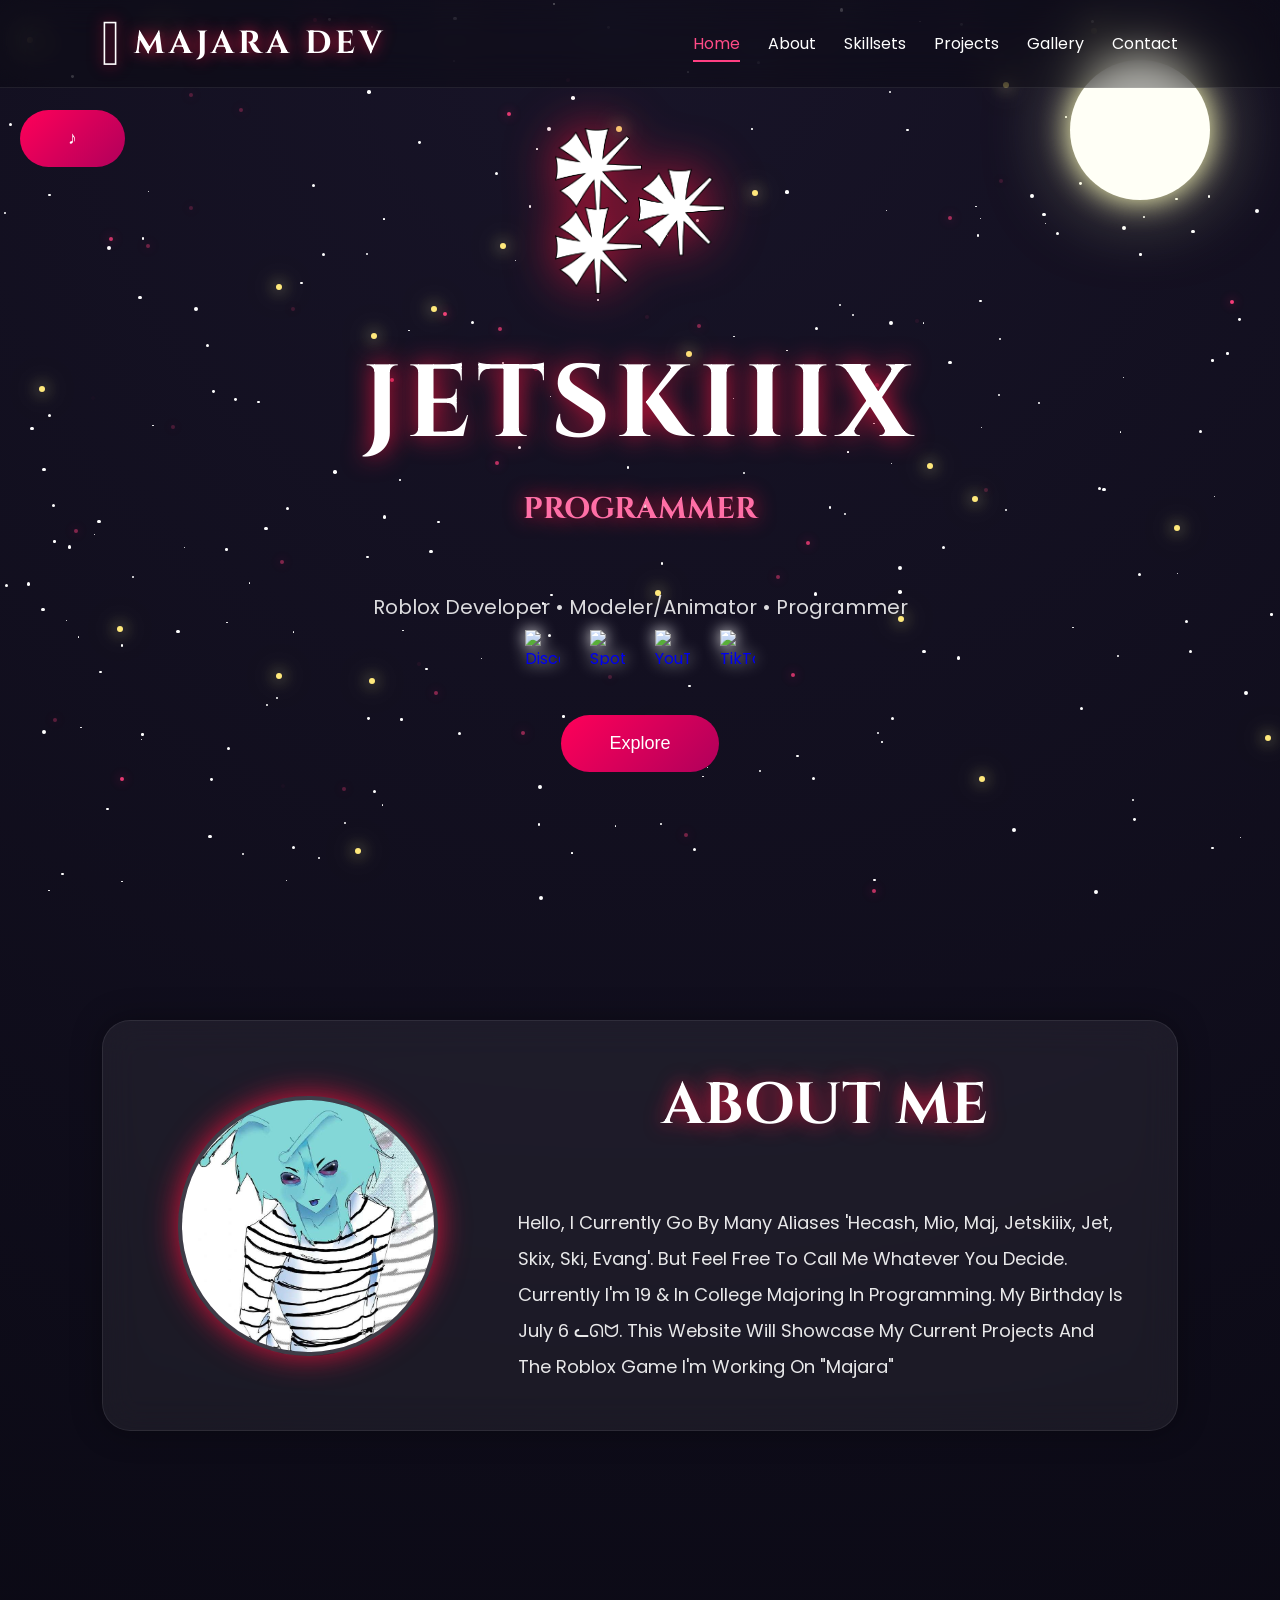
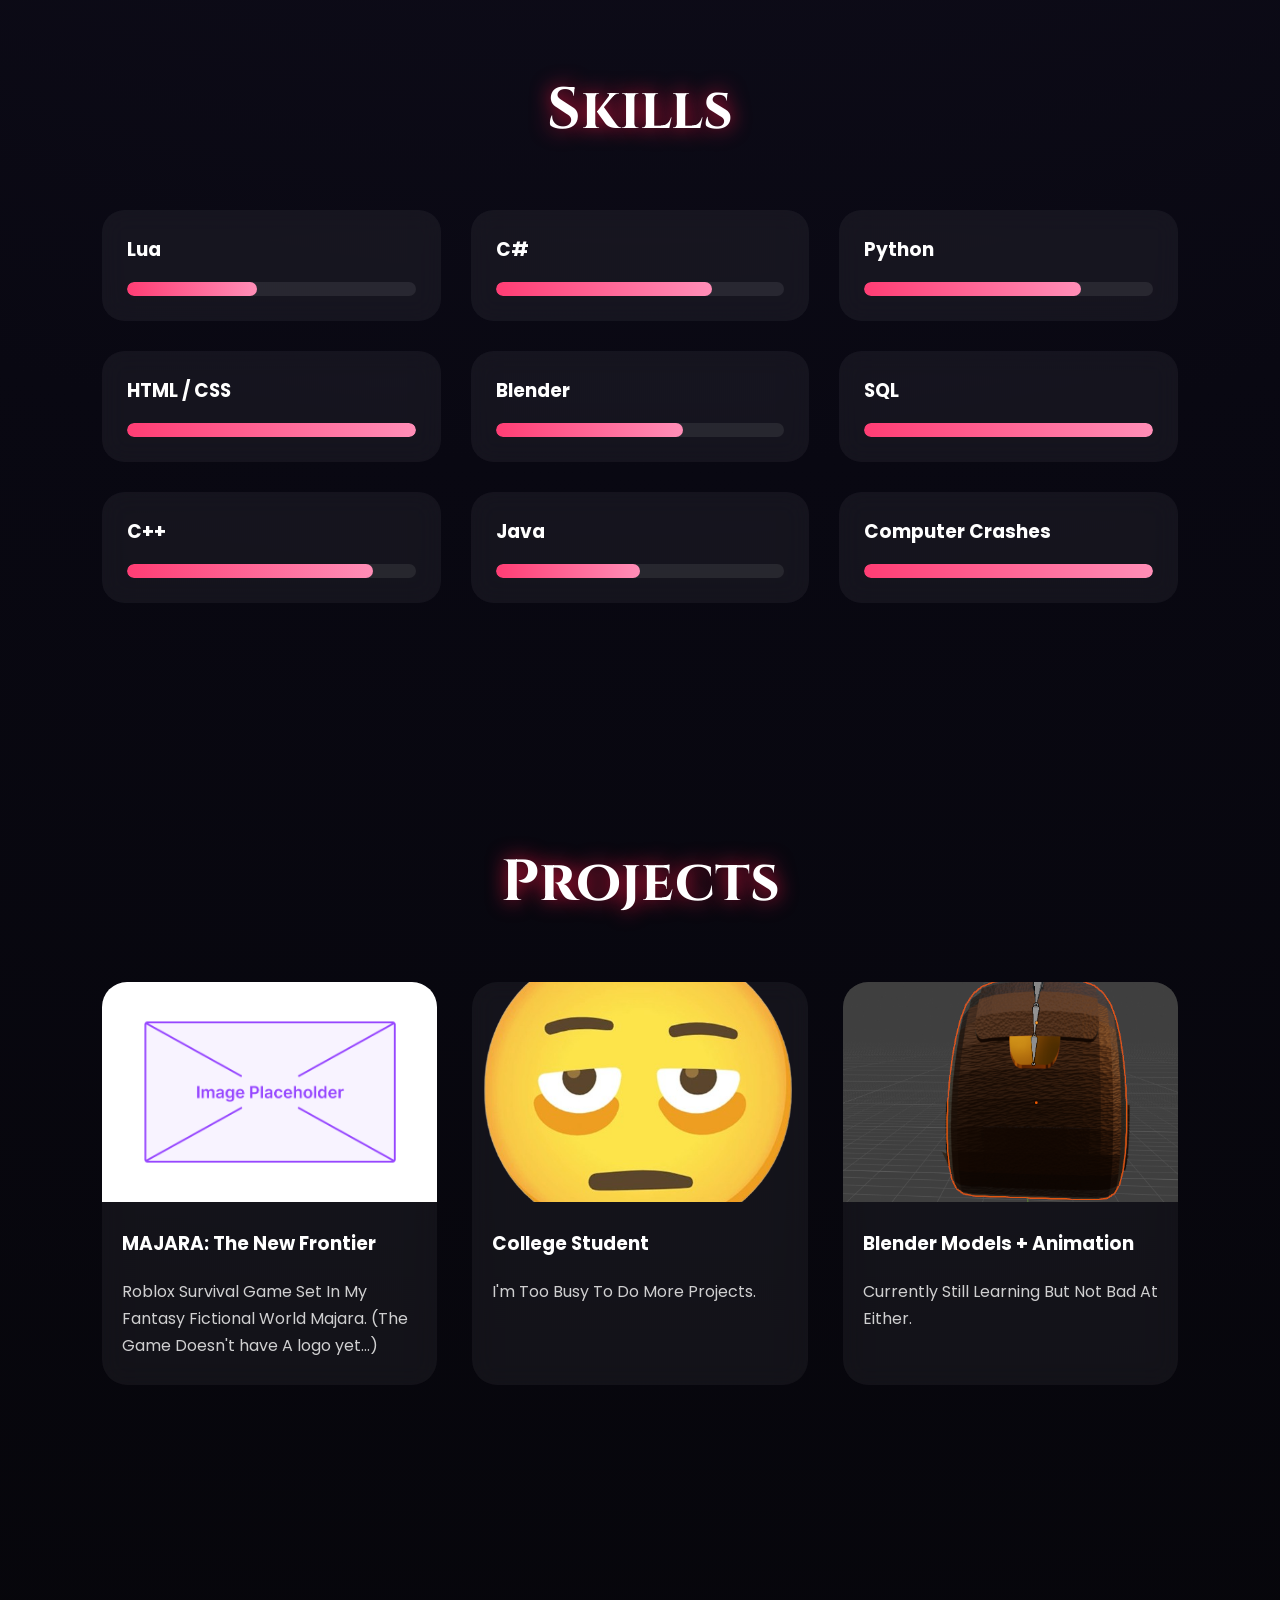
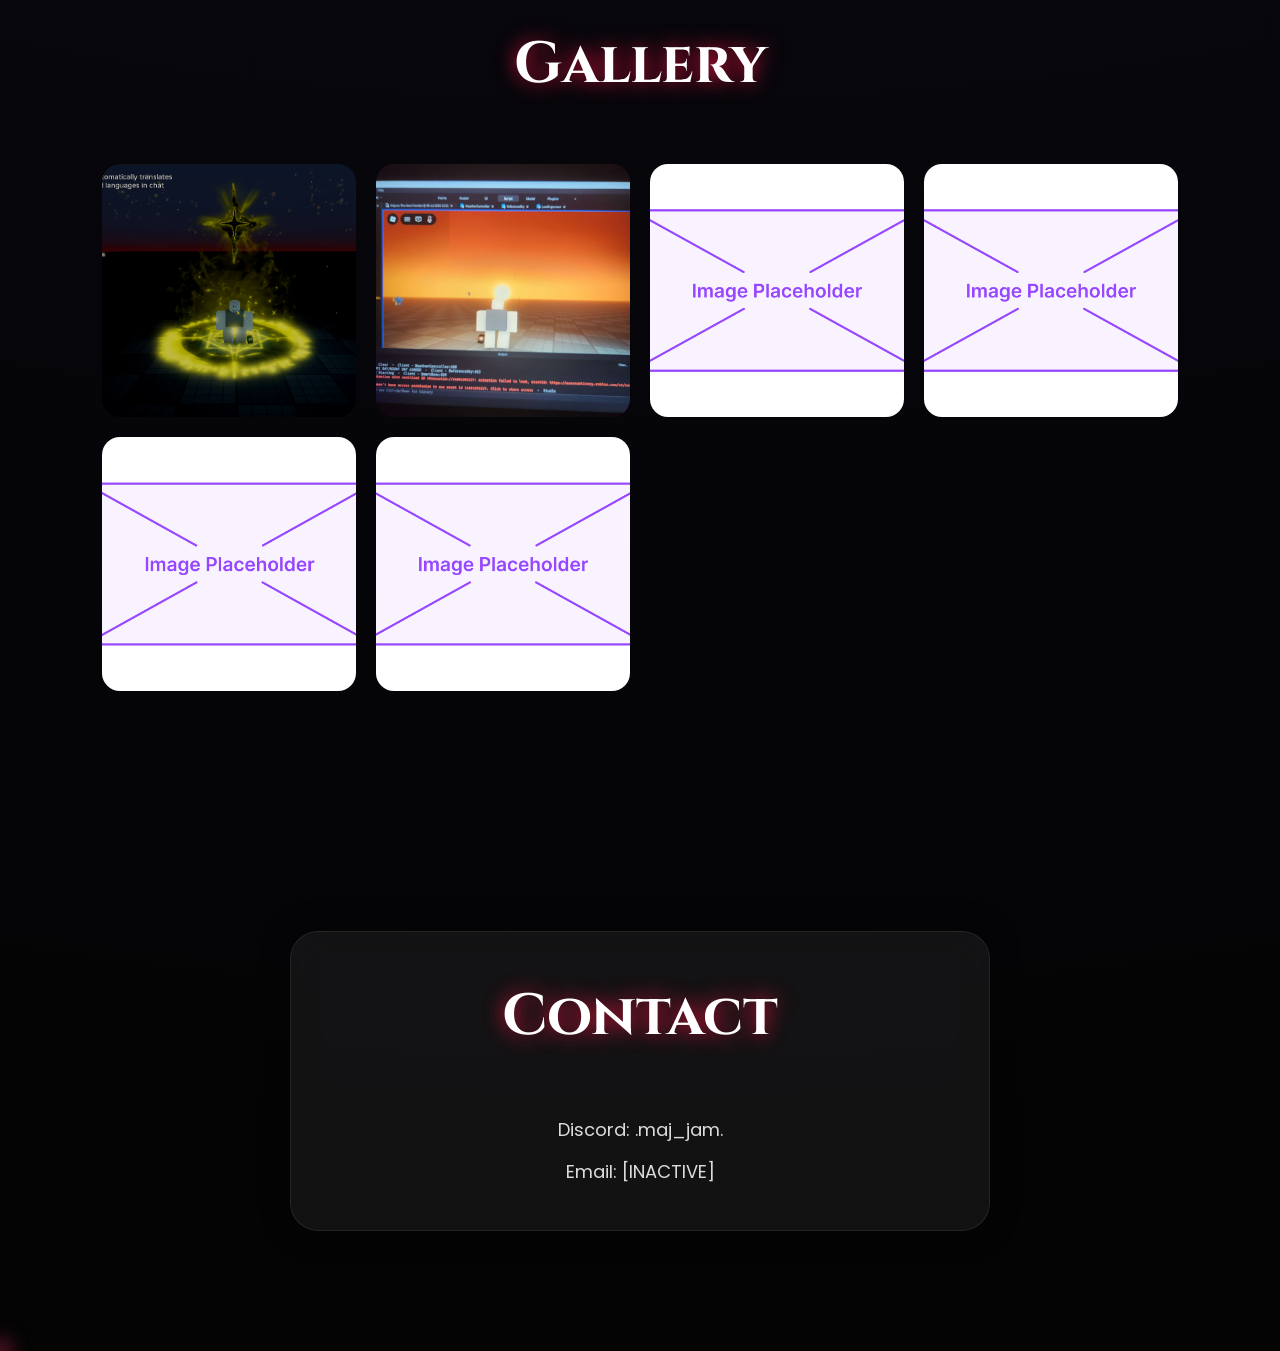
==== commit 85f3f6b9: "Added Google Analytics" ====
--- a/index.html
+++ b/index.html
@@ -1,18 +1,47 @@
 <!DOCTYPE html>
 <html lang="en">
+
 <head>
 
+    <!-- Google Analytics -->
+    <script async src="https://www.googletagmanager.com/gtag/js?id=G-2VKEGYC20Q"></script>
+
+    <script>
+        window.dataLayer = window.dataLayer || [];
+
+        function gtag() {
+            dataLayer.push(arguments);
+        }
+
+        gtag('js', new Date());
+        gtag('config', 'G-2VKEGYC20Q');
+    </script>
+
     <meta charset="UTF-8">
-    <meta name="viewport" content="width=device-width, initial-scale=1.0">
+
+    <meta name="viewport"
+          content="width=device-width, initial-scale=1.0">
 
     <title>JETSKIIIX</title>
 
-    <link rel="stylesheet" href="style.css">
-
-    <link rel="preconnect" href="https://fonts.googleapis.com">
-    <link rel="preconnect" href="https://fonts.gstatic.com" crossorigin>
-
-    <link href="https://fonts.googleapis.com/css2?family=Cinzel:wght@400;600;700&family=Poppins:wght@300;400;600&display=swap" rel="stylesheet">
+    <meta name="description"
+          content="Official portfolio of Jetskiiix.">
+
+    <meta name="theme-color"
+          content="#0d0d0d">
+
+    <link rel="stylesheet"
+          href="style.css">
+
+    <link rel="preconnect"
+          href="https://fonts.googleapis.com">
+
+    <link rel="preconnect"
+          href="https://fonts.gstatic.com"
+          crossorigin>
+
+    <link href="https://fonts.googleapis.com/css2?family=Cinzel:wght@400;600;700&family=Poppins:wght@300;400;600&display=swap"
+          rel="stylesheet">
 
 </head>
 
--- a/style.css
+++ b/style.css
@@ -1534,3 +1534,191 @@
 
 }
 
+/* ==========================================================
+   FINAL MOBILE OPTIMIZATION FIX
+========================================================== */
+
+
+@media(max-width:768px){
+
+    /* HEADER */
+    header{
+
+        position:fixed;
+
+        top:0;
+
+        padding:10px 15px;
+
+        flex-direction:column;
+
+        gap:8px;
+
+        height:auto;
+
+    }
+
+
+    /* LOGO */
+    .logo{
+
+        font-size:22px;
+
+        letter-spacing:3px;
+
+    }
+
+
+    /* NAV */
+    nav{
+
+        gap:12px;
+
+        justify-content:center;
+
+    }
+
+
+    nav a{
+
+        font-size:14px;
+
+    }
+
+
+    /* MUSIC BUTTON REAL FIX */
+    #musicButton{
+
+        width:35px;
+
+        height:35px;
+
+        padding:0;
+
+        margin:0;
+
+        border-radius:50%;
+
+        position:fixed;
+
+        top:10px;
+
+        left:10px;
+
+        z-index:99999;
+
+        display:flex;
+
+        justify-content:center;
+
+        align-items:center;
+
+        font-size:12px;
+
+    }
+
+
+    #musicButton img{
+
+        width:15px;
+
+        height:15px;
+
+    }
+
+
+    /* HERO */
+    #home{
+
+        padding-top:170px;
+
+    }
+
+
+    .heroLogo{
+
+        width:90px;
+
+        margin-bottom:20px;
+
+    }
+
+
+    .hero h1{
+
+        font-size:50px;
+
+        letter-spacing:3px;
+
+    }
+
+
+    /* LOADER */
+    .loaderContent h1{
+
+        font-size:38px;
+
+        letter-spacing:4px;
+
+    }
+
+
+    .loaderBar{
+
+        width:220px;
+
+        height:6px;
+
+    }
+
+}
+
+
+
+/* EXTRA SMALL PHONES */
+
+@media(max-width:480px){
+
+
+    header{
+
+        padding:8px;
+
+    }
+
+
+    nav{
+
+        gap:8px;
+
+    }
+
+
+    nav a{
+
+        font-size:13px;
+
+    }
+
+
+    #musicButton{
+
+        width:28px;
+
+        height:28px;
+
+        font-size:10px;
+
+    }
+
+
+    #musicButton img{
+
+        width:12px;
+
+        height:12px;
+
+    }
+
+
+}
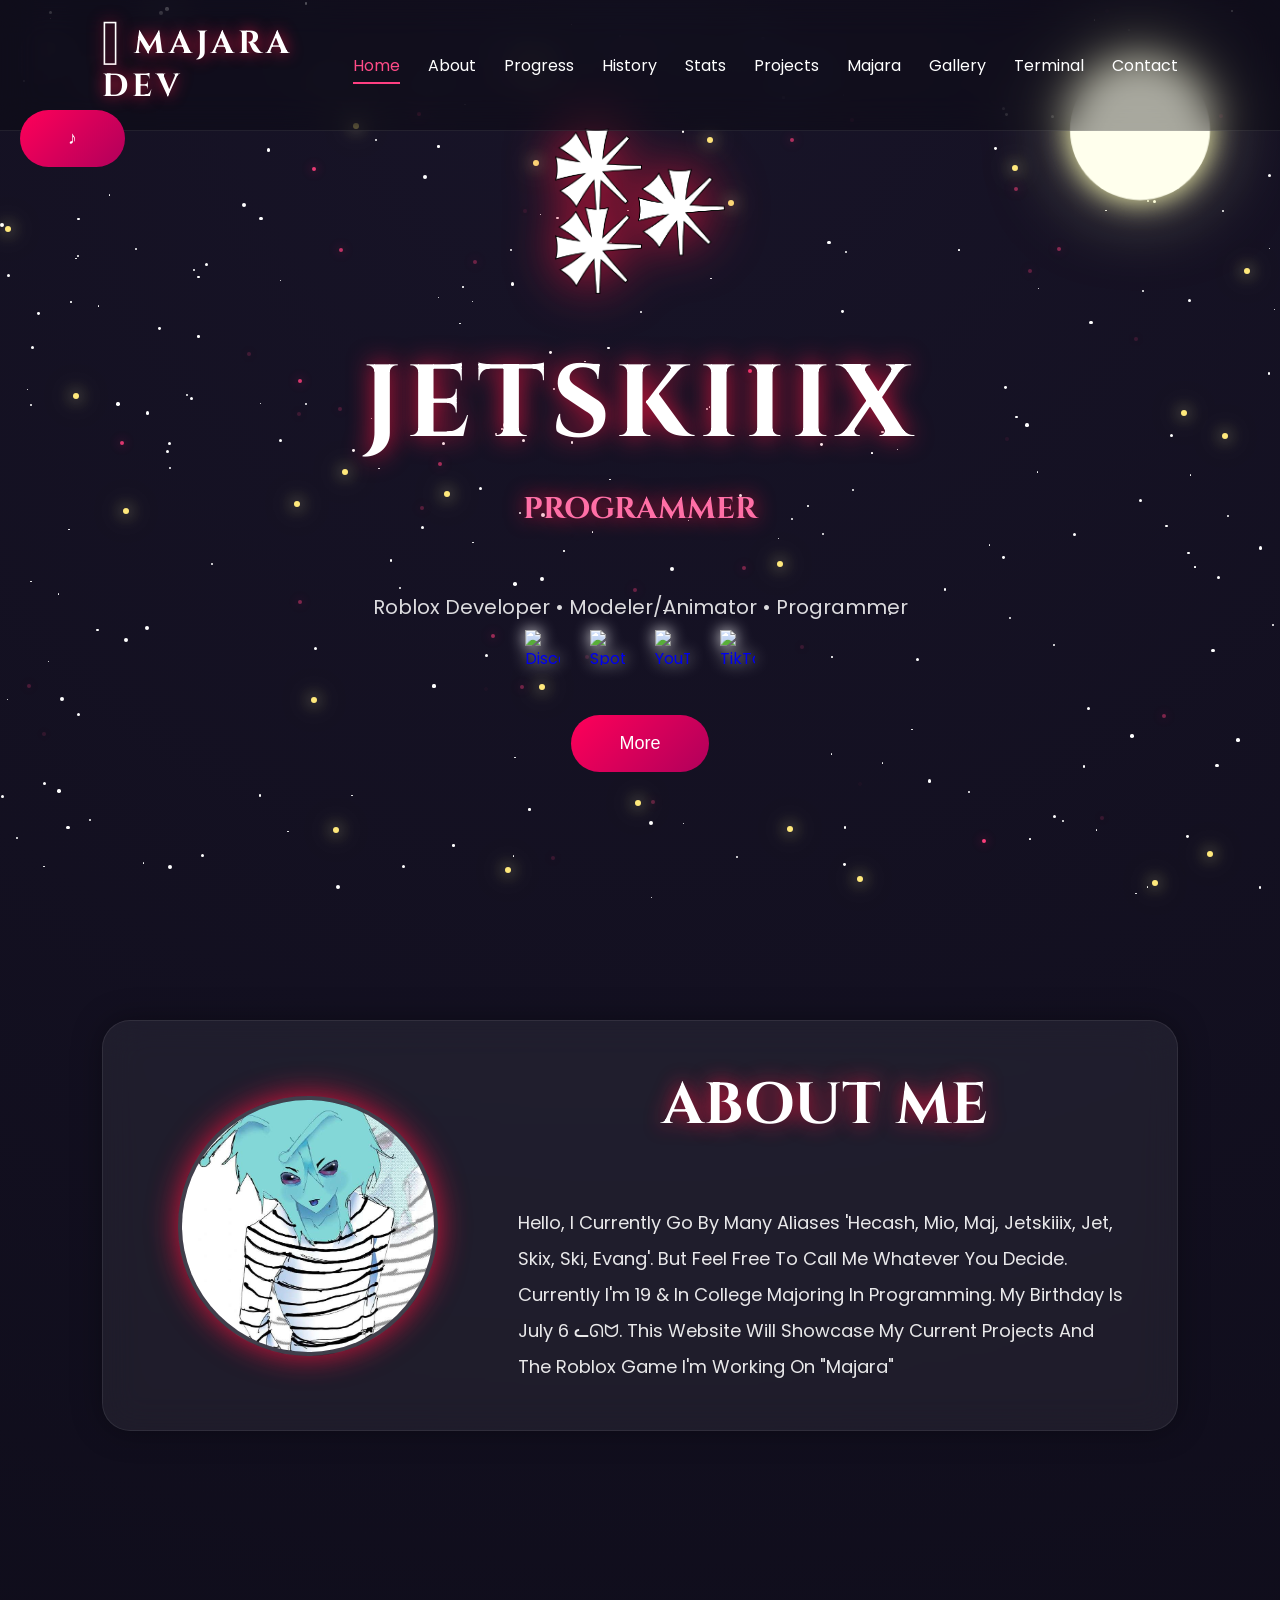
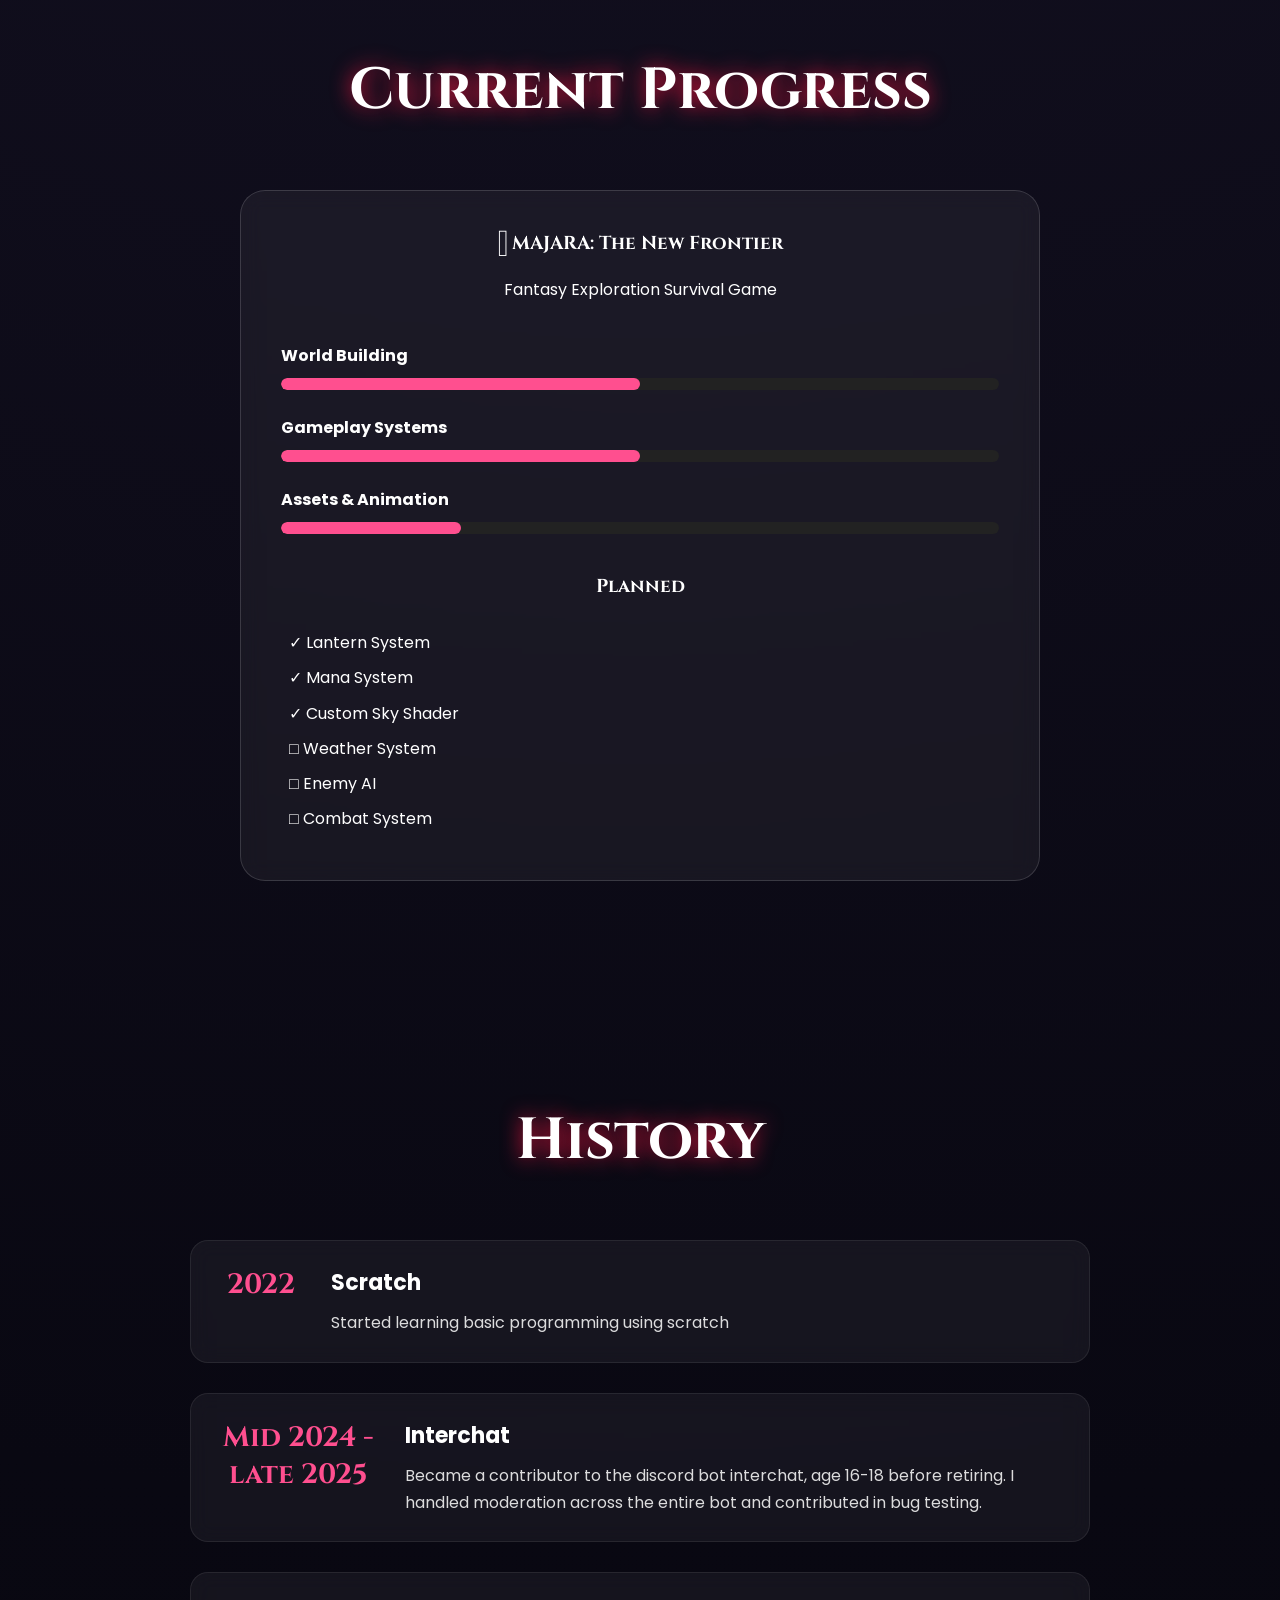
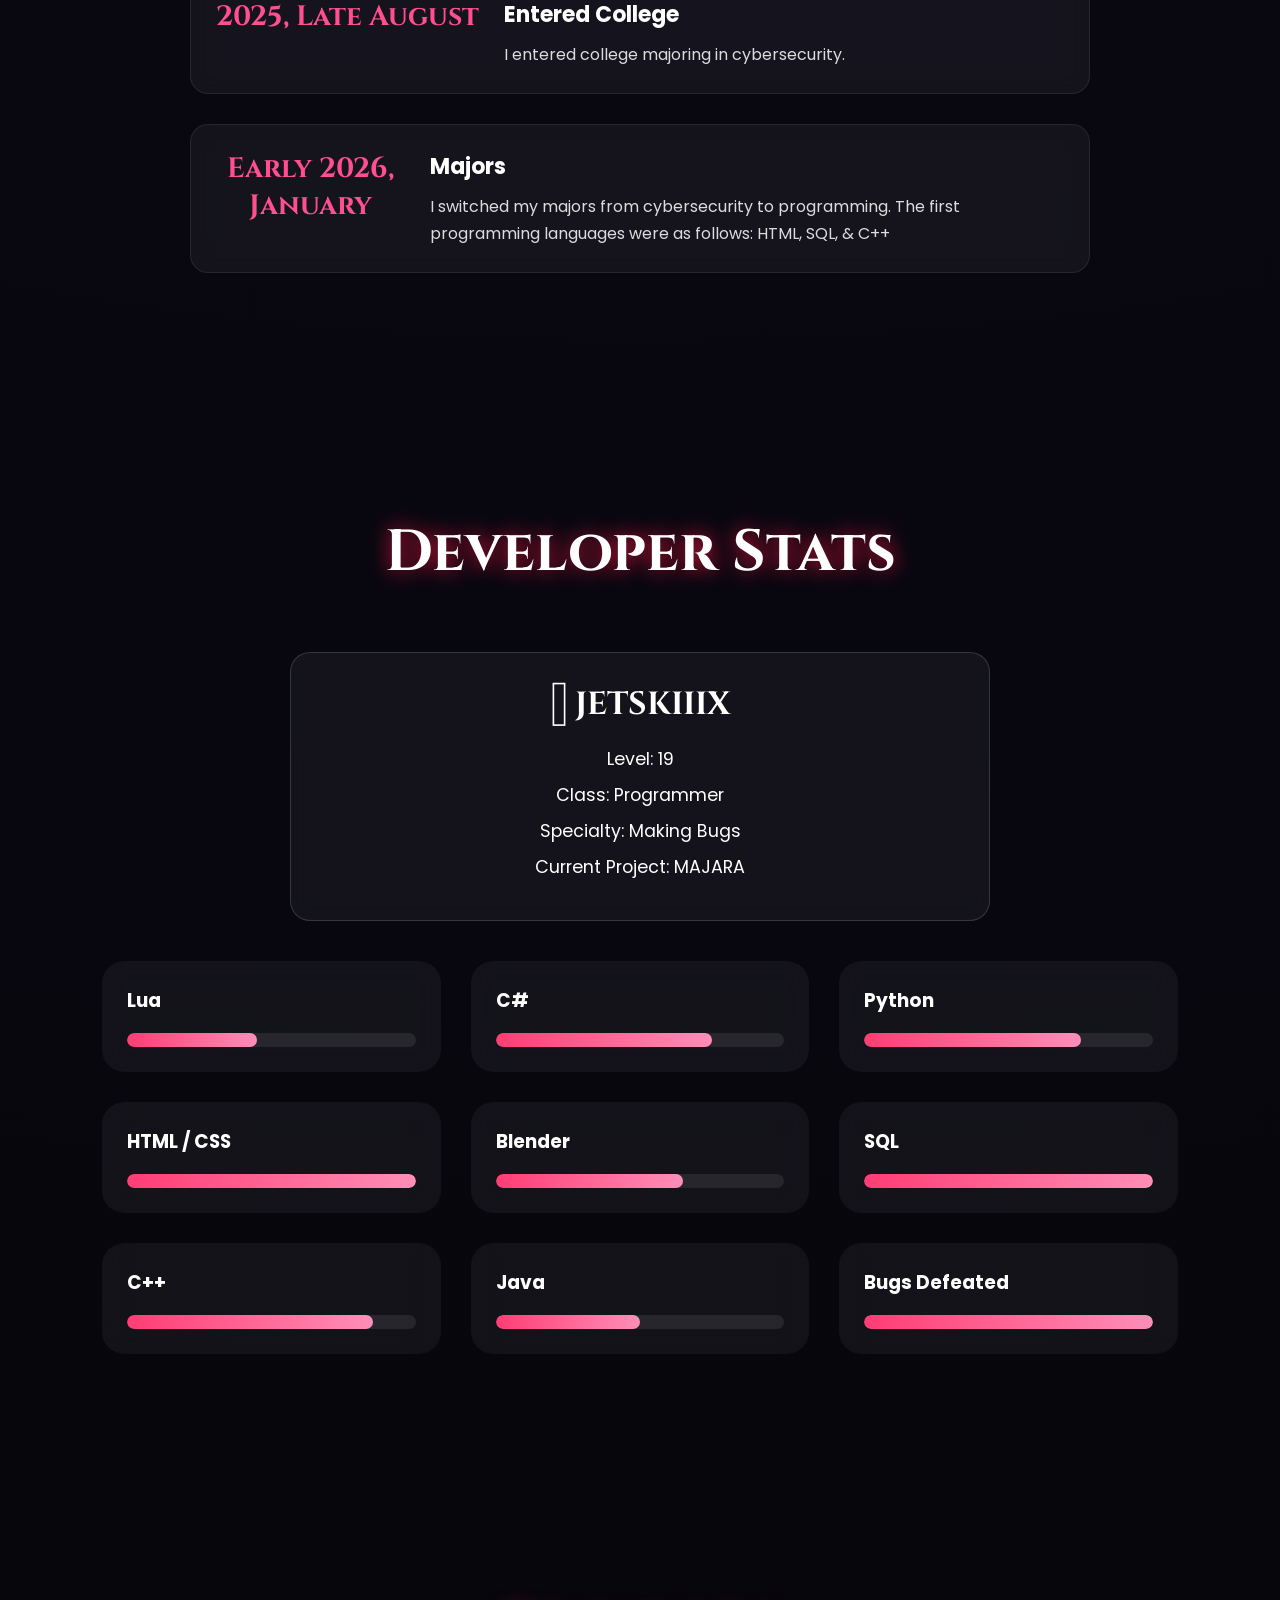
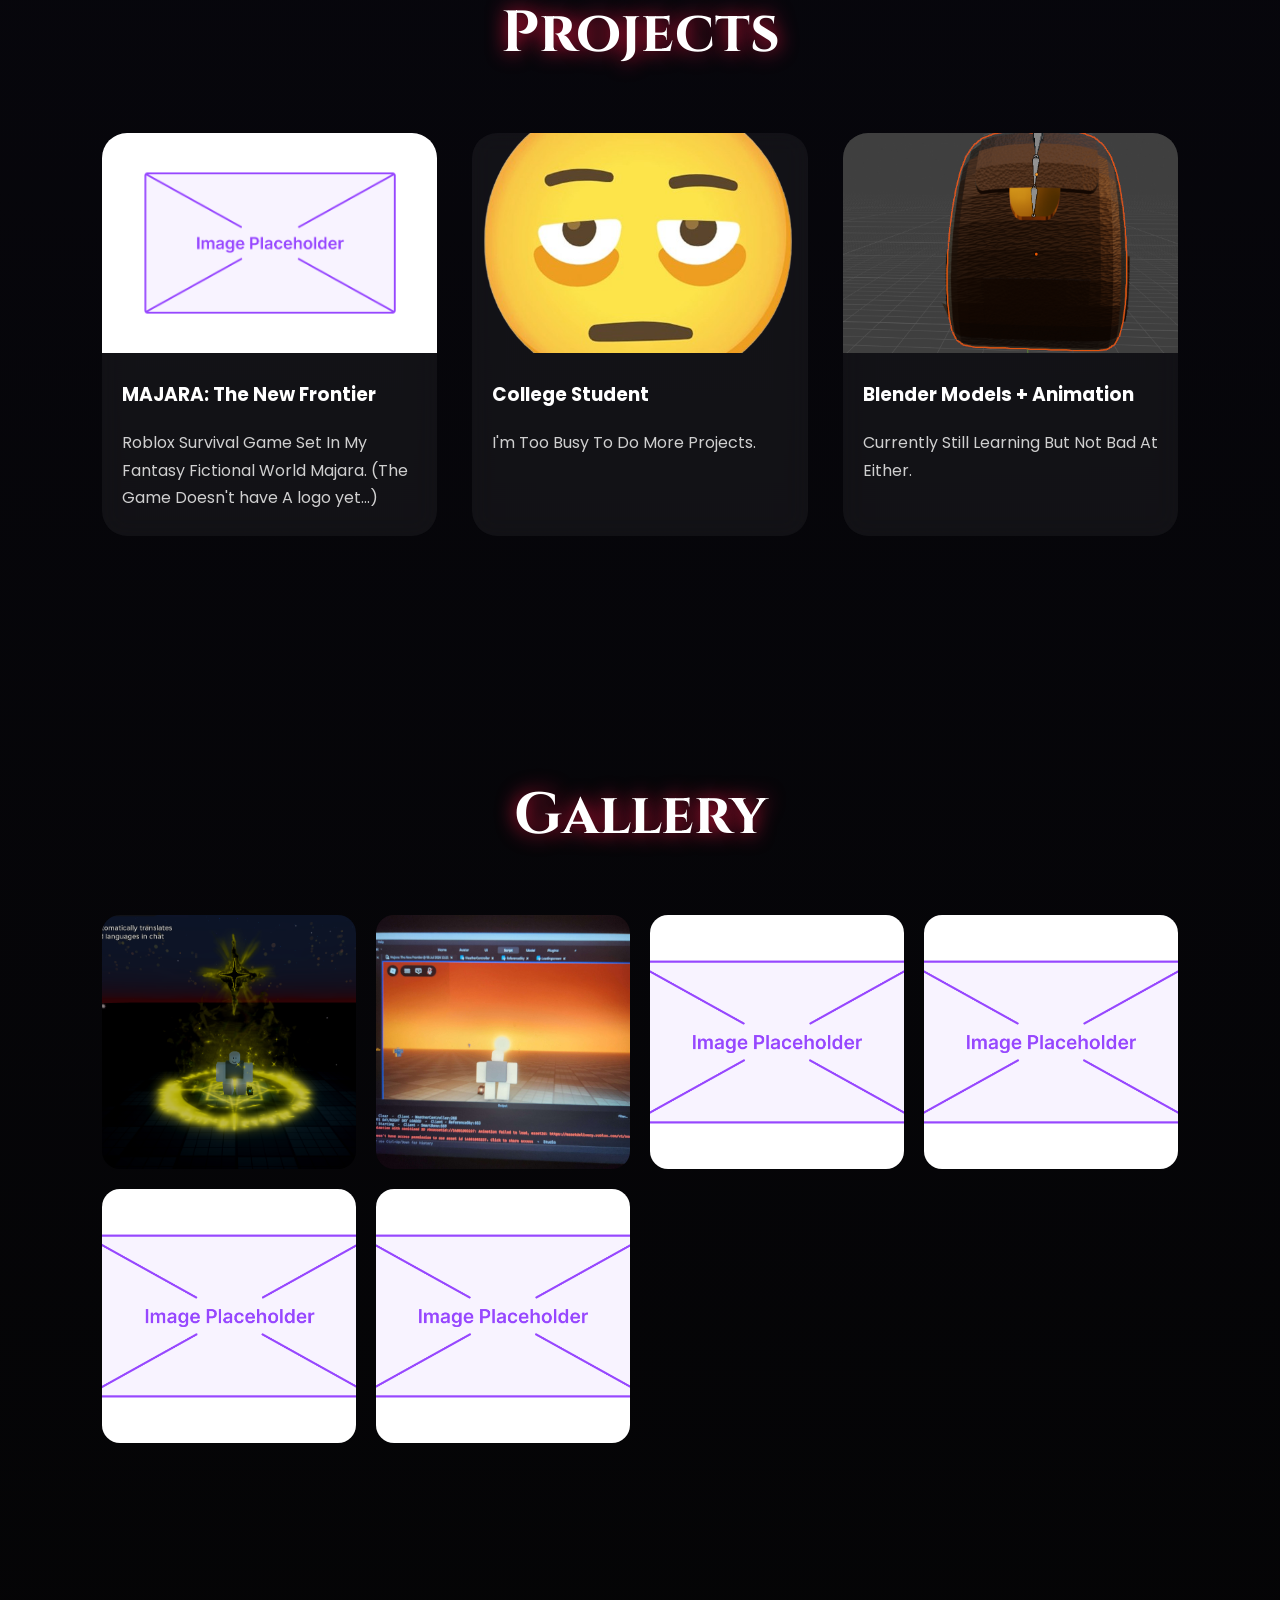
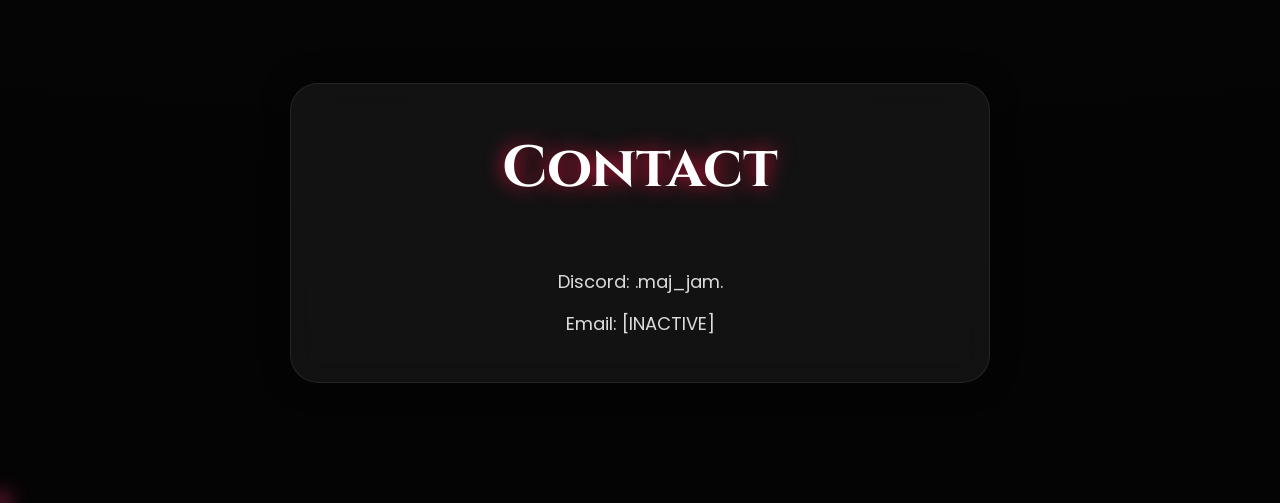
==== commit c11dbf0e: "Added New pages" ====
--- a/index.html
+++ b/index.html
@@ -31,7 +31,7 @@
           content="#0d0d0d">
 
     <link rel="stylesheet"
-          href="style.css">
+          href="css/style.css">
 
     <link rel="preconnect"
           href="https://fonts.googleapis.com">
@@ -75,13 +75,23 @@
 
         <a href="#about">About</a>
 
-        <a href="#skills">Skillsets</a>
+        <a href="#quest">Progress</a>
+
+        <a href="#history">History</a>
+
+        <a href="#stats">Stats</a>
 
         <a href="#projects">Projects</a>
+        
+        <a href="./majara.html">Majara</a>
 
         <a href="#gallery">Gallery</a>
 
+        <a href="#" id="terminalButton">Terminal</a>
+
         <a href="#contact">Contact</a>
+
+        
 
     </nav>
 
@@ -140,7 +150,7 @@
 
         <button id="scrollButton">
 
-            Explore
+            More
 
         </button>
 
@@ -189,126 +199,389 @@
 </section>
 
 <!-- ===========================
-SKILLS
-=========================== -->
-
-<section id="skills">
+CURRENT QUEST
+=========================== -->
+
+<section id="quest">
 
     <h2>
-
-        Skills
-
+        Current Progress
     </h2>
 
+
+    <div class="questCard">
+
+
+        <h3>
+            𒀯 MAJARA: The New Frontier
+        </h3>
+
+
+        <p>
+            Fantasy Exploration Survival Game
+        </p>
+
+
+        <div class="questProgress">
+
+
+            <div class="questItem">
+
+                <h4>
+                    World Building
+                </h4>
+
+                <div class="questBar">
+
+                    <div class="questFill world"></div>
+
+                </div>
+
+            </div>
+
+
+
+            <div class="questItem">
+
+                <h4>
+                    Gameplay Systems
+                </h4>
+
+                <div class="questBar">
+
+                    <div class="questFill systems"></div>
+
+                </div>
+
+            </div>
+
+
+
+            <div class="questItem">
+
+                <h4>
+                    Assets & Animation
+                </h4>
+
+                <div class="questBar">
+
+                    <div class="questFill assets"></div>
+
+                </div>
+
+            </div>
+
+
+        </div>
+
+
+        <h3>
+            Planned
+        </h3>
+
+
+        <div class="objectives">
+
+            <p>
+                ✓ Lantern System
+            </p>
+
+            <p>
+                ✓ Mana System
+            </p>
+
+            <p>
+                ✓ Custom Sky Shader
+            </p>
+
+            <p>
+                □ Weather System
+            </p>
+
+            <p>
+                □ Enemy AI
+            </p>
+
+            <p>
+                □ Combat System
+            </p>
+
+        </div>
+
+
+    </div>
+
+
+</section>
+
+<!-- ===========================
+HISTORY
+=========================== -->
+
+<section id="history">
+
+    <h2>
+
+        History
+
+    </h2>
+
+    <div class="timeline">
+
+        <div class="timelineItem">
+
+            <div class="timelineYear">
+
+                2022 
+
+            </div>
+
+            <div class="timelineContent">
+
+                <h3>
+
+                    Scratch
+
+                </h3>
+
+                <p>
+
+                    Started learning basic programming using scratch
+
+                </p>
+
+            </div>
+
+        </div>
+
+        <div class="timelineItem">
+
+            <div class="timelineYear">
+
+                Mid 2024 - late 2025
+
+            </div>
+
+            <div class="timelineContent">
+
+                <h3>
+
+                    Interchat
+
+                </h3>
+
+                <p>
+
+                    Became a contributor to the discord bot interchat, age 16-18 before retiring. I handled moderation across the entire bot and contributed in bug testing.
+
+                </p>
+
+            </div>
+
+        </div>
+
+        <div class="timelineItem">
+
+            <div class="timelineYear">
+
+                2025, Late August
+
+            </div>
+
+            <div class="timelineContent">
+
+                <h3>
+
+                    Entered College
+
+                </h3>
+
+                <p>
+
+                    I entered college majoring in cybersecurity.
+
+                </p>
+
+            </div>
+
+        </div>
+
+        <div class="timelineItem">
+
+            <div class="timelineYear">
+
+                Early 2026, January
+
+            </div>
+
+            <div class="timelineContent">
+
+                <h3>
+
+                    Majors
+
+                </h3>
+
+                <p>
+
+                    I switched my majors from cybersecurity to programming.
+                    The first programming languages were as follows: HTML, SQL, & C++
+
+                </p>
+
+            </div>
+
+        </div>
+
+    </div>
+
+</section>
+
+<!-- ===========================
+STATS
+=========================== -->
+
+<section id="stats">
+
+    <h2>
+        Developer Stats
+    </h2>
+
+
+    <div class="developerProfile">
+
+        <h3>
+            𒀯 JETSKIIIX
+        </h3>
+
+        <p>
+            Level: 19
+        </p>
+
+        <p>
+            Class: Programmer
+        </p>
+
+        <p>
+            Specialty: Making Bugs
+        </p>
+
+        <p>
+            Current Project: MAJARA
+        </p>
+
+    </div>
+
+
     <div class="skillGrid">
 
+
         <div class="skillCard">
 
             <h3>Lua</h3>
 
             <div class="skillBar">
-
                 <div class="fill lua"></div>
-
-            </div>
-
-        </div>
+            </div>
+
+        </div>
+
+
 
         <div class="skillCard">
 
             <h3>C#</h3>
 
             <div class="skillBar">
-
                 <div class="fill csharp"></div>
-
-            </div>
-
-        </div>
+            </div>
+
+        </div>
+
+
 
         <div class="skillCard">
 
             <h3>Python</h3>
 
             <div class="skillBar">
-
                 <div class="fill python"></div>
-
-            </div>
-
-        </div>
+            </div>
+
+        </div>
+
+
 
         <div class="skillCard">
 
             <h3>HTML / CSS</h3>
 
             <div class="skillBar">
-
                 <div class="fill html"></div>
-
-            </div>
-
-        </div>
+            </div>
+
+        </div>
+
+
 
         <div class="skillCard">
 
             <h3>Blender</h3>
 
             <div class="skillBar">
-
                 <div class="fill blender"></div>
-
-            </div>
-
-        </div>
+            </div>
+
+        </div>
+
+
 
         <div class="skillCard">
 
             <h3>SQL</h3>
 
             <div class="skillBar">
-
                 <div class="fill SQL"></div>
-
-            </div>
-
-        </div>
+            </div>
+
+        </div>
+
+
 
         <div class="skillCard">
 
             <h3>C++</h3>
 
             <div class="skillBar">
-
                 <div class="fill C"></div>
-
-            </div>
-
-        </div>
+            </div>
+
+        </div>
+
+
 
         <div class="skillCard">
 
             <h3>Java</h3>
 
             <div class="skillBar">
-
                 <div class="fill Java"></div>
-
-            </div>
-
-        </div>
-
-        <div class="skillCard">
-
-            <h3>Computer Crashes</h3>
-
-            <div class="skillBar">
-
+            </div>
+
+        </div>
+
+
+
+        <div class="skillCard">
+
+            <h3>Bugs Defeated</h3>
+
+            <div class="skillBar">
                 <div class="fill Computer"></div>
-
-            </div>
-
-        </div>
+            </div>
+
+        </div>
+
 
     </div>
 
@@ -451,6 +724,54 @@
 </section>
 
 <!-- ===========================
+TERMINAL MODE
+=========================== -->
+
+<div id="terminalOverlay">
+
+
+    <div class="terminalWindow">
+
+
+        <div class="terminalTop">
+
+            <span>
+                JETSKIIIX@MAJARA
+            </span>
+
+
+            <button id="closeTerminal">
+                X
+            </button>
+
+
+        </div>
+
+
+
+        <div id="terminalOutput">
+
+        </div>
+
+
+
+        <div class="terminalInput">
+
+            >
+
+            <span class="cursor">
+                _
+            </span>
+
+        </div>
+
+
+    </div>
+
+
+</div>
+
+<!-- ===========================
 MUSIC BUTTON
 =========================== -->
 
@@ -466,7 +787,7 @@
 
 </audio>
 
-<script src="script.js"></script>
+<script src="js/script.js"></script>
 
 </body>
 </html>
--- a/css/style.css
+++ b/css/style.css
@@ -0,0 +1,2192 @@
+/* ==========================================================
+   MALARA PORTFOLIO
+   STYLE.CSS
+   PART 1 - GLOBAL / BACKGROUND / NAVIGATION / HERO
+========================================================== */
+
+/* ===========================
+   RESET
+=========================== */
+
+*{
+    margin:0;
+    padding:0;
+    box-sizing:border-box;
+}
+
+html{
+    scroll-behavior:smooth;
+}
+
+body{
+
+    font-family:"Poppins",sans-serif;
+
+    color:white;
+
+    background:
+    radial-gradient(circle at top,
+    #181428 0%,
+    #090812 45%,
+    #040404 100%);
+
+    overflow-x:hidden;
+
+}
+
+/* ===========================
+   SCROLLBAR
+=========================== */
+
+::-webkit-scrollbar{
+    width:10px;
+}
+
+::-webkit-scrollbar-track{
+    background:#090909;
+}
+
+::-webkit-scrollbar-thumb{
+
+    background:#7f1033;
+
+    border-radius:20px;
+
+}
+
+::-webkit-scrollbar-thumb:hover{
+
+    background:#c41452;
+
+}
+
+/* ===========================
+   STARS
+=========================== */
+
+#stars{
+
+    position:fixed;
+
+    inset:0;
+
+    overflow:hidden;
+
+    pointer-events:none;
+
+    z-index:-20;
+
+}
+
+.star{
+
+    position:absolute;
+
+    width:2px;
+
+    height:2px;
+
+    border-radius:50%;
+
+    background:white;
+
+    animation:
+    twinkle 4s infinite ease-in-out;
+
+}
+
+@keyframes twinkle{
+
+0%{
+
+opacity:.2;
+
+transform:scale(.6);
+
+}
+
+50%{
+
+opacity:1;
+
+transform:scale(1.4);
+
+}
+
+100%{
+
+opacity:.2;
+
+transform:scale(.6);
+
+}
+
+}
+
+/* ===========================
+   PARTICLES
+=========================== */
+
+#particleContainer{
+
+    position:fixed;
+
+    inset:0;
+
+    pointer-events:none;
+
+    z-index:-15;
+
+}
+
+.particle{
+
+    position:absolute;
+
+    width:4px;
+
+    height:4px;
+
+    border-radius:50%;
+
+    background:#ff3f7d;
+
+    box-shadow:
+    0 0 12px #ff2b6e;
+
+}
+
+/* ===========================
+   FIREFLIES
+=========================== */
+
+#fireflyContainer{
+
+    position:fixed;
+
+    inset:0;
+
+    pointer-events:none;
+
+    z-index:-10;
+
+}
+
+.firefly{
+
+    position:absolute;
+
+    width:6px;
+
+    height:6px;
+
+    border-radius:50%;
+
+    background:#ffe97c;
+
+    box-shadow:
+
+    0 0 15px #fff7ad,
+
+    0 0 30px #ffd95c;
+
+}
+
+/* ===========================
+   MOON
+=========================== */
+
+#moon{
+
+    position:fixed;
+
+    right:70px;
+
+    top:60px;
+
+    width:140px;
+
+    height:140px;
+
+    border-radius:50%;
+
+    background:#fff8d8;
+
+    box-shadow:
+
+    0 0 30px #fff5a5,
+
+    0 0 80px rgba(255,245,170,.5);
+
+    z-index:-5;
+
+}
+
+/* ===========================
+   NAVBAR
+=========================== */
+
+header{
+
+    position:fixed;
+
+    top:0;
+
+    left:0;
+
+    width:100%;
+
+    padding:22px 8%;
+
+    display:flex;
+
+    justify-content:space-between;
+
+    align-items:center;
+
+    backdrop-filter:blur(18px);
+
+    background:rgba(8,8,12,.35);
+
+    border-bottom:
+
+    1px solid rgba(255,255,255,.08);
+
+    z-index:999;
+
+}
+
+.logo{
+
+    font-family:"Cinzel",serif;
+
+    font-size:32px;
+
+    font-weight:bold;
+
+    color:white;
+
+    letter-spacing:4px;
+
+    text-shadow:
+
+    0 0 15px crimson;
+
+}
+
+nav{
+
+    display:flex;
+
+    gap:28px;
+
+}
+
+nav a{
+
+    color:white;
+
+    text-decoration:none;
+
+    font-size:16px;
+
+    transition:.3s;
+
+    position:relative;
+
+}
+
+nav a::after{
+
+    content:"";
+
+    position:absolute;
+
+    left:0;
+
+    bottom:-6px;
+
+    width:0;
+
+    height:2px;
+
+    background:#ff3f82;
+
+    transition:.35s;
+
+}
+
+nav a:hover{
+
+    color:#ff4f8f;
+
+}
+
+nav a:hover::after{
+
+    width:100%;
+
+}
+
+/* ===========================
+   HERO
+=========================== */
+
+#home{
+
+    min-height:100vh;
+
+    display:flex;
+
+    justify-content:center;
+
+    align-items:center;
+
+    padding:120px 30px;
+
+}
+
+.hero{
+
+    text-align:center;
+
+    width:min(900px,90vw);
+
+}
+
+.heroLogo{
+
+    width:170px;
+
+    margin-bottom:35px;
+
+    transition:.5s;
+
+    filter:
+
+    drop-shadow(0 0 25px crimson);
+
+}
+
+.heroLogo:hover{
+
+    transform:
+
+    rotate(-3deg)
+
+    scale(1.05);
+
+}
+
+.hero h1{
+
+    font-family:"Cinzel",serif;
+
+    font-size:clamp(60px,8vw,110px);
+
+    letter-spacing:6px;
+
+    text-shadow:
+
+    0 0 25px crimson;
+
+}
+
+.hero h2{
+
+    margin-top:15px;
+
+    font-size:30px;
+
+    color:#ff6fa6;
+
+}
+
+.hero p{
+
+    margin-top:25px;
+
+    font-size:20px;
+
+    opacity:.85;
+
+    line-height:1.8;
+
+}
+
+/* ===========================
+   SOCIALS
+=========================== */
+
+.socials{
+
+    display:flex;
+
+    justify-content:center;
+
+    gap:18px;
+
+    flex-wrap:wrap;
+
+    margin-top:45px;
+
+}
+
+.socials a{
+
+    padding:14px 28px;
+
+    border-radius:50px;
+
+    text-decoration:none;
+
+    color:white;
+
+    background:
+
+    rgba(255,255,255,.08);
+
+    border:
+
+    1px solid rgba(255,255,255,.12);
+
+    backdrop-filter:blur(15px);
+
+    transition:.35s;
+
+}
+
+.socials a:hover{
+
+    transform:
+
+    translateY(-5px);
+
+    background:
+
+    rgba(255,60,120,.25);
+
+    box-shadow:
+
+    0 0 20px crimson;
+
+}
+
+/* ===========================
+   BUTTON
+=========================== */
+
+button{
+
+    margin-top:45px;
+
+    padding:18px 48px;
+
+    border:none;
+
+    border-radius:60px;
+
+    background:
+
+    linear-gradient(
+    135deg,
+    #ff0059,
+    #b0005b);
+
+    color:white;
+
+    font-size:18px;
+
+    cursor:pointer;
+
+    transition:.35s;
+
+}
+
+button:hover{
+
+    transform:
+
+    translateY(-4px);
+
+    box-shadow:
+
+    0 0 30px crimson;
+
+}
+
+/* ===========================
+   SECTION
+=========================== */
+
+section{
+
+    padding:120px 8%;
+
+}
+
+/* ===========================
+   GLASS CARD
+=========================== */
+
+.glass{
+
+    background:
+
+    rgba(255,255,255,.06);
+
+    backdrop-filter:blur(18px);
+
+    border:
+
+    1px solid rgba(255,255,255,.08);
+
+    border-radius:28px;
+
+    padding:45px;
+
+    box-shadow:
+
+    0 0 30px rgba(0,0,0,.35);
+
+}
+
+/* ===========================
+   RESPONSIVE
+=========================== */
+
+@media(max-width:900px){
+
+header{
+
+    flex-direction:column;
+
+    gap:18px;
+
+    padding:18px;
+
+}
+
+nav{
+
+    flex-wrap:wrap;
+
+    justify-content:center;
+
+}
+
+.heroLogo{
+
+    width:120px;
+
+}
+
+.hero h2{
+
+    font-size:24px;
+
+}
+
+.hero p{
+
+    font-size:17px;
+
+}
+
+.socials{
+
+    gap:12px;
+
+}
+
+.socials a{
+
+    width:100%;
+
+    max-width:280px;
+
+    text-align:center;
+
+}
+
+button{
+
+    width:100%;
+
+    max-width:300px;
+
+}
+
+#moon{
+
+    width:90px;
+
+    height:90px;
+
+    right:20px;
+
+    top:25px;
+
+}
+
+}
+
+/* ==========================================================
+   PART 2 - ABOUT / HISTORY / SKILLS / PROJECTS / GALLERY / CONTACT
+==========================================================*/
+
+/* ===========================
+   SECTION TITLES
+=========================== */
+
+section h2{
+
+    font-family:"Cinzel",serif;
+
+    font-size:clamp(36px,5vw,58px);
+
+    text-align:center;
+
+    margin-bottom:60px;
+
+    text-shadow:
+
+    0 0 20px crimson;
+
+}
+
+/* ===========================
+   ABOUT
+=========================== */
+
+#about{
+
+    display:flex;
+
+    justify-content:center;
+
+    align-items:center;
+
+}
+
+#about .glass{
+
+    display:grid;
+
+    grid-template-columns:
+
+    320px 1fr;
+
+    gap:50px;
+
+    max-width:1200px;
+
+    width:100%;
+
+}
+
+.aboutLeft{
+
+    display:flex;
+
+    justify-content:center;
+
+    align-items:center;
+
+}
+
+.avatar{
+
+    width:260px;
+
+    aspect-ratio:1;
+
+    object-fit:cover;
+
+    border-radius:50%;
+
+    border:
+
+    4px solid rgba(255,255,255,.15);
+
+    box-shadow:
+
+    0 0 30px crimson;
+
+    transition:.45s;
+
+}
+
+.avatar:hover{
+
+    transform:
+
+    scale(1.05);
+
+    box-shadow:
+
+    0 0 45px hotpink;
+
+}
+
+.aboutRight{
+
+    display:flex;
+
+    flex-direction:column;
+
+    justify-content:center;
+
+}
+
+.aboutRight p{
+
+    line-height:2;
+
+    font-size:18px;
+
+    opacity:.9;
+
+}
+
+.aboutStats{
+
+    margin-top:35px;
+
+    display:grid;
+
+    grid-template-columns:
+
+    repeat(auto-fit,minmax(130px,1fr));
+
+    gap:20px;
+
+}
+
+.stat{
+
+    padding:18px;
+
+    border-radius:18px;
+
+    background:
+
+    rgba(255,255,255,.05);
+
+    text-align:center;
+
+}
+
+.stat h3{
+
+    color:#ff5d96;
+
+    margin-bottom:8px;
+
+}
+
+/* ===========================
+HISTORY
+=========================== */
+
+#history{
+
+padding:120px 10%;
+text-align:center;
+
+}
+
+.timeline{
+
+max-width:900px;
+margin:auto;
+display:flex;
+flex-direction:column;
+gap:30px;
+
+}
+
+.timelineItem{
+
+display:flex;
+align-items:flex-start;
+gap:25px;
+
+padding:25px;
+
+background:rgba(255,255,255,.05);
+
+border:1px solid rgba(255,255,255,.08);
+
+border-radius:18px;
+
+backdrop-filter:blur(10px);
+
+transition:.35s;
+
+}
+
+.timelineItem:hover{
+
+transform:translateY(-5px);
+
+border-color:#ff4f8f;
+
+box-shadow:0 0 25px rgba(255,79,143,.35);
+
+}
+
+.timelineYear{
+
+min-width:90px;
+
+font-size:28px;
+
+font-weight:700;
+
+color:#ff4f8f;
+
+font-family:"Cinzel",serif;
+
+}
+
+.timelineContent{
+
+text-align:left;
+
+}
+
+.timelineContent h3{
+
+margin-bottom:10px;
+
+font-size:22px;
+
+}
+
+.timelineContent p{
+
+opacity:.85;
+
+line-height:1.7;
+
+}
+
+@media(max-width:768px){
+
+.timelineItem{
+
+flex-direction:column;
+text-align:center;
+
+}
+
+.timelineContent{
+
+text-align:center;
+
+}
+
+.timelineYear{
+
+min-width:0;
+
+}
+
+}
+
+/* ===========================
+   DEVELOPER PROFILE
+=========================== */
+
+.developerProfile{
+
+    width:80%;
+    max-width:700px;
+
+    margin:40px auto;
+
+    padding:30px;
+
+    background:rgba(255,255,255,0.05);
+
+    border:1px solid rgba(255,255,255,0.15);
+
+    border-radius:20px;
+
+    backdrop-filter:blur(10px);
+
+    text-align:center;
+
+}
+
+
+.developerProfile h3{
+
+    font-family:"Cinzel", serif;
+
+    font-size:2rem;
+
+    margin-bottom:20px;
+
+}
+
+
+.developerProfile p{
+
+    margin:10px;
+
+    font-size:1.1rem;
+
+}
+
+/* ===========================
+   SKILLS
+=========================== */
+
+.skillGrid{
+
+    max-width:1100px;
+
+    margin:auto;
+
+    display:grid;
+
+    grid-template-columns:
+
+    repeat(auto-fit,minmax(320px,1fr));
+
+    gap:30px;
+
+}
+
+.skillCard{
+
+    padding:25px;
+
+    border-radius:22px;
+
+    background:
+
+    rgba(255,255,255,.05);
+
+    backdrop-filter:blur(12px);
+
+    transition:.35s;
+
+}
+
+.skillCard:hover{
+
+    transform:
+
+    translateY(-8px);
+
+    box-shadow:
+
+    0 0 30px crimson;
+
+}
+
+.skillCard h3{
+
+    margin-bottom:18px;
+
+}
+
+.skillBar{
+
+    width:100%;
+
+    height:14px;
+
+    border-radius:30px;
+
+    overflow:hidden;
+
+    background:
+
+    rgba(255,255,255,.08);
+
+}
+
+.fill{
+
+    height:100%;
+
+    border-radius:30px;
+
+    background:
+
+    linear-gradient(
+    90deg,
+    #ff3d74,
+    #ff8eb7);
+
+}
+
+.lua{
+
+    width:45%;
+
+}
+
+.csharp{
+
+    width:75%;
+
+}
+
+.python{
+
+    width:75%;
+
+}
+
+.html{
+
+    width:100%;
+
+}
+
+.blender{
+
+    width:65%;
+
+}
+
+.SQL{
+
+    width:100%;
+}
+
+.C{
+
+    width:85%;
+}
+
+.Java{
+
+    width:50%
+}
+
+.Computer{
+
+    width:100%;
+}
+
+/* ===========================
+   PROJECTS
+=========================== */
+
+.projectGrid{
+
+    display:grid;
+
+    grid-template-columns:
+
+    repeat(auto-fit,minmax(330px,1fr));
+
+    gap:35px;
+
+    max-width:1300px;
+
+    margin:auto;
+
+}
+
+.project{
+
+    overflow:hidden;
+
+    border-radius:25px;
+
+    background:
+
+    rgba(255,255,255,.05);
+
+    backdrop-filter:blur(12px);
+
+    transition:.35s;
+
+}
+
+.project:hover{
+
+    transform:
+
+    translateY(-10px);
+
+    box-shadow:
+
+    0 0 35px crimson;
+
+}
+
+.project img{
+
+    width:100%;
+
+    height:220px;
+
+    object-fit:cover;
+
+}
+
+.project h3{
+
+    margin:20px;
+
+}
+
+.project p{
+
+    margin:
+
+    0 20px 25px;
+
+    opacity:.8;
+
+    line-height:1.7;
+
+}
+
+/* ===========================
+   GALLERY
+=========================== */
+
+.galleryGrid{
+
+    max-width:1300px;
+
+    margin:auto;
+
+    display:grid;
+
+    grid-template-columns:
+
+    repeat(auto-fit,minmax(250px,1fr));
+
+    gap:20px;
+
+}
+
+.galleryGrid img{
+
+    width:100%;
+
+    aspect-ratio:1;
+
+    object-fit:cover;
+
+    border-radius:18px;
+
+    cursor:pointer;
+
+    transition:.35s;
+
+}
+
+.galleryGrid img:hover{
+
+    transform:
+
+    scale(1.04);
+
+    box-shadow:
+
+    0 0 25px crimson;
+
+}
+
+/* ===========================
+   CONTACT
+=========================== */
+
+#contact{
+
+    display:flex;
+
+    justify-content:center;
+
+}
+
+#contact .glass{
+
+    max-width:700px;
+
+    width:100%;
+
+    text-align:center;
+
+}
+
+#contact p{
+
+    margin-top:15px;
+
+    font-size:18px;
+
+    opacity:.85;
+
+}
+
+/* ===========================
+   FOOTER
+=========================== */
+
+footer{
+
+    padding:35px;
+
+    text-align:center;
+
+    opacity:.55;
+
+}
+
+/* ===========================
+   MOBILE
+=========================== */
+
+@media(max-width:900px){
+
+#about .glass{
+
+    grid-template-columns:1fr;
+
+    text-align:center;
+
+}
+
+.avatar{
+
+    width:190px;
+
+}
+
+.aboutRight{
+
+    align-items:center;
+
+}
+
+.aboutRight p{
+
+    font-size:17px;
+
+}
+
+.skillGrid{
+
+    grid-template-columns:1fr;
+
+}
+
+.projectGrid{
+
+    grid-template-columns:1fr;
+
+}
+
+.galleryGrid{
+
+    grid-template-columns:
+
+    repeat(2,1fr);
+
+}
+
+}
+
+@media(max-width:600px){
+
+.galleryGrid{
+
+    grid-template-columns:1fr;
+
+}
+
+.project img{
+
+    height:190px;
+
+}
+
+section{
+
+    padding:80px 20px;
+
+}
+
+.glass{
+
+    padding:28px;
+
+}
+
+section h2{
+
+    margin-bottom:40px;
+
+}
+
+}
+
+/* ===========================
+   LIGHTBOX
+=========================== */
+
+#lightbox{
+
+position:fixed;
+
+inset:0;
+
+background:rgba(0,0,0,.92);
+
+display:flex;
+
+justify-content:center;
+
+align-items:center;
+
+opacity:0;
+
+pointer-events:none;
+
+transition:.35s;
+
+z-index:9999;
+
+}
+
+#lightbox.active{
+
+opacity:1;
+
+pointer-events:auto;
+
+}
+
+#lightbox img{
+
+max-width:90vw;
+
+max-height:90vh;
+
+border-radius:20px;
+
+box-shadow:
+
+0 0 40px crimson;
+
+}
+
+/* ===========================
+   CURSOR
+=========================== */
+
+#cursorGlow{
+
+position:fixed;
+
+width:22px;
+
+height:22px;
+
+border-radius:50%;
+
+background:
+
+rgba(255,50,120,.45);
+
+filter:blur(10px);
+
+pointer-events:none;
+
+transform:
+
+translate(-50%,-50%);
+
+z-index:99999;
+
+}
+
+
+/* ==========================================================
+   FINAL STYLES
+==========================================================*/
+
+#loader{
+
+position:fixed;
+
+inset:0;
+
+background:#050505;
+
+display:flex;
+
+justify-content:center;
+
+align-items:center;
+
+z-index:999999;
+
+transition:.8s;
+
+}
+
+#loader.hide{
+
+opacity:0;
+
+pointer-events:none;
+
+}
+
+.loaderContent{
+
+text-align:center;
+
+}
+
+.loaderContent h1{
+
+font-family:"Cinzel",serif;
+
+font-size:70px;
+
+letter-spacing:8px;
+
+text-shadow:
+
+0 0 30px crimson;
+
+margin-bottom:30px;
+
+}
+
+.loaderBar{
+
+width:520px;
+
+height:8px;
+
+background:#222;
+
+border-radius:20px;
+
+overflow:hidden;
+
+}
+
+.loaderFill{
+
+height:100%;
+
+width:0%;
+
+background:
+
+linear-gradient(
+
+90deg,
+
+crimson,
+
+hotpink
+
+);
+
+animation:
+
+loadingBar 1.2s linear;
+
+}
+
+@keyframes loadingBar{
+
+from{
+
+width:0;
+
+}
+
+to{
+
+width:100%;
+
+}
+
+}
+
+/* ===========================
+   ACTIVE NAV
+=========================== */
+
+nav a.active{
+
+color:#ff4b87;
+
+}
+
+nav a.active::after{
+
+width:100%;
+
+}
+
+/* ===========================
+   SMOOTH CARD HOVER
+=========================== */
+
+.project img{
+
+transition:.5s;
+
+}
+
+.project:hover img{
+
+transform:scale(1.06);
+
+}
+
+.galleryGrid img{
+
+transition:
+
+transform .35s,
+
+box-shadow .35s;
+
+}
+
+.galleryGrid img:hover{
+
+transform:scale(1.03);
+
+}
+
+/* ===========================
+   MOBILE
+=========================== */
+
+@media(max-width:900px){
+
+.loaderContent h1{
+
+font-size:45px;
+
+}
+
+.loaderBar {
+    width: 80vw;
+    max-width: 500px;
+    height: 8px;
+    background: #222;
+    border-radius: 20px;
+    overflow: hidden;
+}
+
+}
+
+#musicButton {
+    position: fixed;
+    top: 65px;
+    left: 20px;
+    z-index: 9999;
+}
+
+.social-buttons {
+    display: flex;
+    gap: 20px;
+    justify-content: center;
+    align-items: center;
+}
+
+
+.social-buttons a {
+    width: 45px;
+    height: 45px;
+
+    display: flex;
+    justify-content: center;
+    align-items: center;
+
+    transition: 0.3s;
+}
+
+
+.social-buttons img {
+    width: 35px;
+    height: 35px;
+
+    filter: drop-shadow(0 0 8px white);
+
+    transition: 0.3s;
+}
+
+
+.social-buttons a:hover img {
+    transform: scale(1.2);
+
+    filter:
+        brightness(0)
+        saturate(100%)
+        invert(56%)
+        sepia(89%)
+        saturate(2500%)
+        hue-rotate(305deg)
+        brightness(103%)
+        contrast(105%)
+        drop-shadow(0 0 10px #ff4f8f)
+        drop-shadow(0 0 20px #ff4f8f);
+}
+
+.social-buttons a {
+    border-radius: 50%;
+    transition: 0.3s;
+}
+
+
+.social-buttons a:hover {
+    background: rgba(255, 79, 143, 0.15);
+
+    box-shadow:
+        0 0 10px #ff4f8f,
+        0 0 25px #ff4f8f,
+        0 0 45px #ff4f8f;
+}
+
+@media (max-width: 600px){
+
+    nav {
+        display:flex;
+        flex-wrap:wrap;
+        justify-content:center;
+        gap:15px;
+    }
+
+    nav a {
+        font-size:18px;
+    }
+
+}
+
+@media(max-width:600px){
+
+.social-buttons {
+    gap:15px;
+}
+
+.social-buttons img {
+    width:32px;
+    height:32px;
+}
+
+}
+
+/* ==========================================================
+   FINAL MOBILE OPTIMIZATION FIX
+========================================================== */
+
+
+@media(max-width:768px){
+
+    /* HEADER */
+    header{
+
+        position:fixed;
+
+        top:0;
+
+        padding:10px 15px;
+
+        flex-direction:column;
+
+        gap:8px;
+
+        height:auto;
+
+    }
+
+
+    /* LOGO */
+    .logo{
+
+        font-size:22px;
+
+        letter-spacing:3px;
+
+    }
+
+
+    /* NAV */
+    nav{
+
+        gap:12px;
+
+        justify-content:center;
+
+    }
+
+
+    nav a{
+
+        font-size:14px;
+
+    }
+
+
+    /* MUSIC BUTTON REAL FIX */
+    #musicButton{
+
+        width:35px;
+
+        height:35px;
+
+        padding:0;
+
+        margin:0;
+
+        border-radius:50%;
+
+        position:fixed;
+
+        top:10px;
+
+        left:10px;
+
+        z-index:99999;
+
+        display:flex;
+
+        justify-content:center;
+
+        align-items:center;
+
+        font-size:12px;
+
+    }
+
+
+    #musicButton img{
+
+        width:15px;
+
+        height:15px;
+
+    }
+
+
+    /* HERO */
+    #home{
+
+        padding-top:170px;
+
+    }
+
+
+    .heroLogo{
+
+        width:90px;
+
+        margin-bottom:20px;
+
+    }
+
+
+    .hero h1{
+
+        font-size:50px;
+
+        letter-spacing:3px;
+
+    }
+
+
+    /* LOADER */
+    .loaderContent h1{
+
+        font-size:38px;
+
+        letter-spacing:4px;
+
+    }
+
+
+    .loaderBar{
+
+        width:220px;
+
+        height:6px;
+
+    }
+
+}
+
+
+
+/* EXTRA SMALL PHONES */
+
+@media(max-width:480px){
+
+
+    header{
+
+        padding:8px;
+
+    }
+
+
+    nav{
+
+        gap:8px;
+
+    }
+
+
+    nav a{
+
+        font-size:13px;
+
+    }
+
+
+    #musicButton{
+
+        width:28px;
+
+        height:28px;
+
+        font-size:10px;
+
+    }
+
+
+    #musicButton img{
+
+        width:12px;
+
+        height:12px;
+
+    }
+
+
+}
+
+/* ===========================
+   CURRENT QUEST
+=========================== */
+
+
+#quest{
+
+    padding:100px 20px;
+
+}
+
+
+
+.questCard{
+
+    width:80%;
+
+    max-width:800px;
+
+    margin:auto;
+
+    padding:40px;
+
+
+    background:rgba(255,255,255,0.05);
+
+    border:1px solid rgba(255,255,255,0.15);
+
+    border-radius:25px;
+
+    backdrop-filter:blur(10px);
+
+
+}
+
+
+
+.questCard h3{
+
+    text-align:center;
+
+    font-family:"Cinzel", serif;
+
+    margin-bottom:20px;
+
+}
+
+
+
+.questCard p{
+
+    text-align:center;
+
+    line-height:1.7;
+
+}
+
+
+
+.questProgress{
+
+    margin:40px 0;
+
+}
+
+
+
+.questItem{
+
+    margin-bottom:25px;
+
+}
+
+
+
+.questItem h4{
+
+    margin-bottom:10px;
+
+}
+
+
+
+.questBar{
+
+    width:100%;
+
+    height:12px;
+
+    background:#222;
+
+    border-radius:20px;
+
+    overflow:hidden;
+
+}
+
+
+
+.questFill{
+
+    height:100%;
+
+    border-radius:20px;
+
+    background:#ff4f8f;
+
+}
+
+
+
+.world{
+
+    width:50%;
+
+}
+
+
+
+.systems{
+
+    width:50%;
+
+}
+
+
+
+.assets{
+
+    width:25%;
+
+}
+
+
+
+.objectives{
+
+    margin-top:30px;
+
+}
+
+
+
+.objectives p{
+
+    text-align:left;
+
+    margin:8px;
+
+}
+
+/* ===========================
+   TERMINAL MODE
+=========================== */
+
+
+#terminalOverlay{
+
+position:fixed;
+
+inset:0;
+
+background:rgba(0,0,0,.85);
+
+display:none;
+
+align-items:center;
+
+justify-content:center;
+
+z-index:99999;
+
+}
+
+
+
+#terminalOverlay.active{
+
+display:flex;
+
+}
+
+
+
+.terminalWindow{
+
+width:650px;
+
+max-width:90%;
+
+background:#050505;
+
+border:1px solid #ff4f8f;
+
+box-shadow:
+0 0 20px #ff4f8f,
+0 0 60px rgba(255,79,143,.4);
+
+font-family:monospace;
+
+color:#ff4f8f;
+
+border-radius:10px;
+
+overflow:hidden;
+
+}
+
+
+
+.terminalTop{
+
+display:flex;
+
+justify-content:space-between;
+
+padding:15px;
+
+background:#111;
+
+border-bottom:1px solid #ff4f8f;
+
+}
+
+
+
+#closeTerminal{
+
+background:none;
+
+border:none;
+
+color:#ff4f8f;
+
+font-size:18px;
+
+cursor:pointer;
+
+}
+
+
+
+#terminalOutput{
+
+padding:25px;
+
+line-height:1.8;
+
+min-height:350px;
+
+}
+
+
+
+.terminalInput{
+
+padding:15px 25px;
+
+border-top:1px solid #222;
+
+}
+
+
+
+.cursor{
+
+animation:blink 1s infinite;
+
+}
+
+
+
+@keyframes blink{
+
+50%{
+
+opacity:0;
+
+}
+
+}
+
+/* ===========================
+   TERMINAL TEXT EFFECT
+=========================== */
+
+
+#terminalOutput p{
+
+margin:5px 0;
+
+}
+
+
+
+#terminalOutput{
+
+font-size:15px;
+
+}
+
+
+
+.terminalWindow::after{
+
+content:"";
+
+position:absolute;
+
+pointer-events:none;
+
+}
